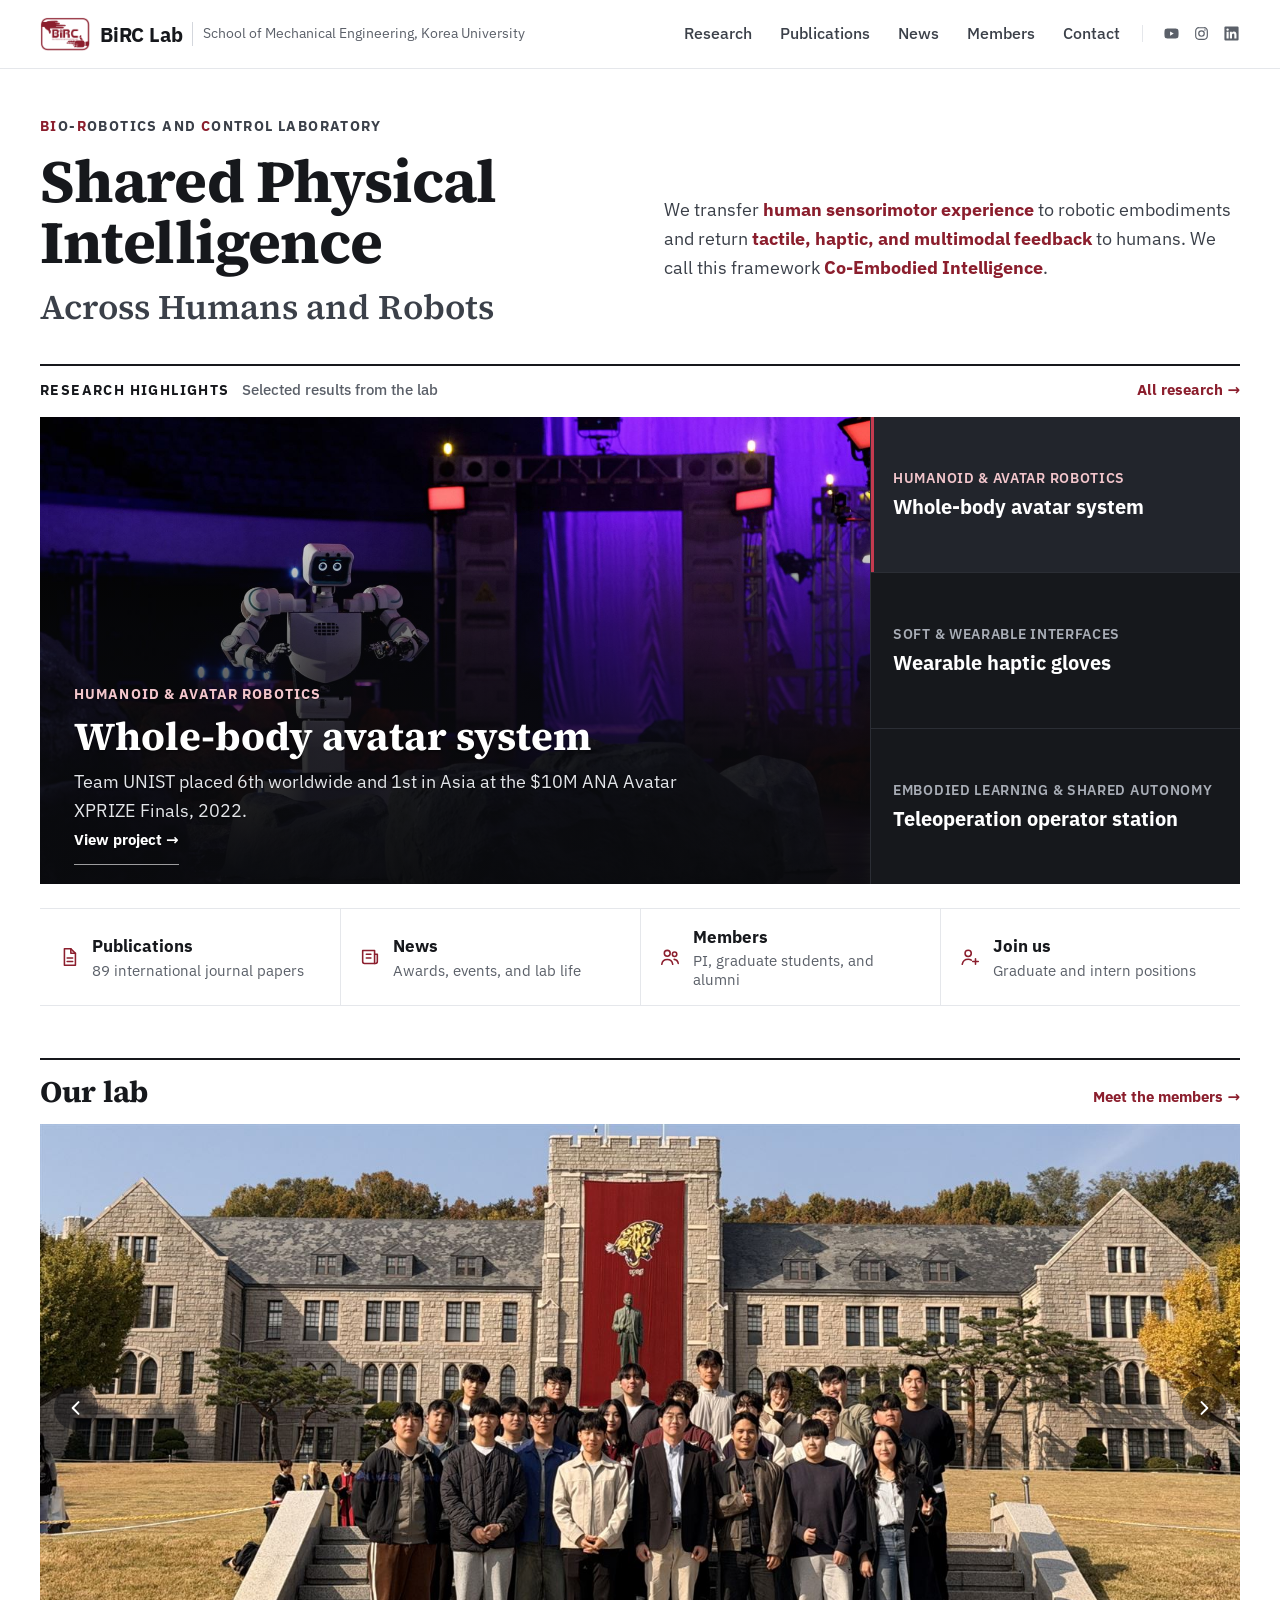
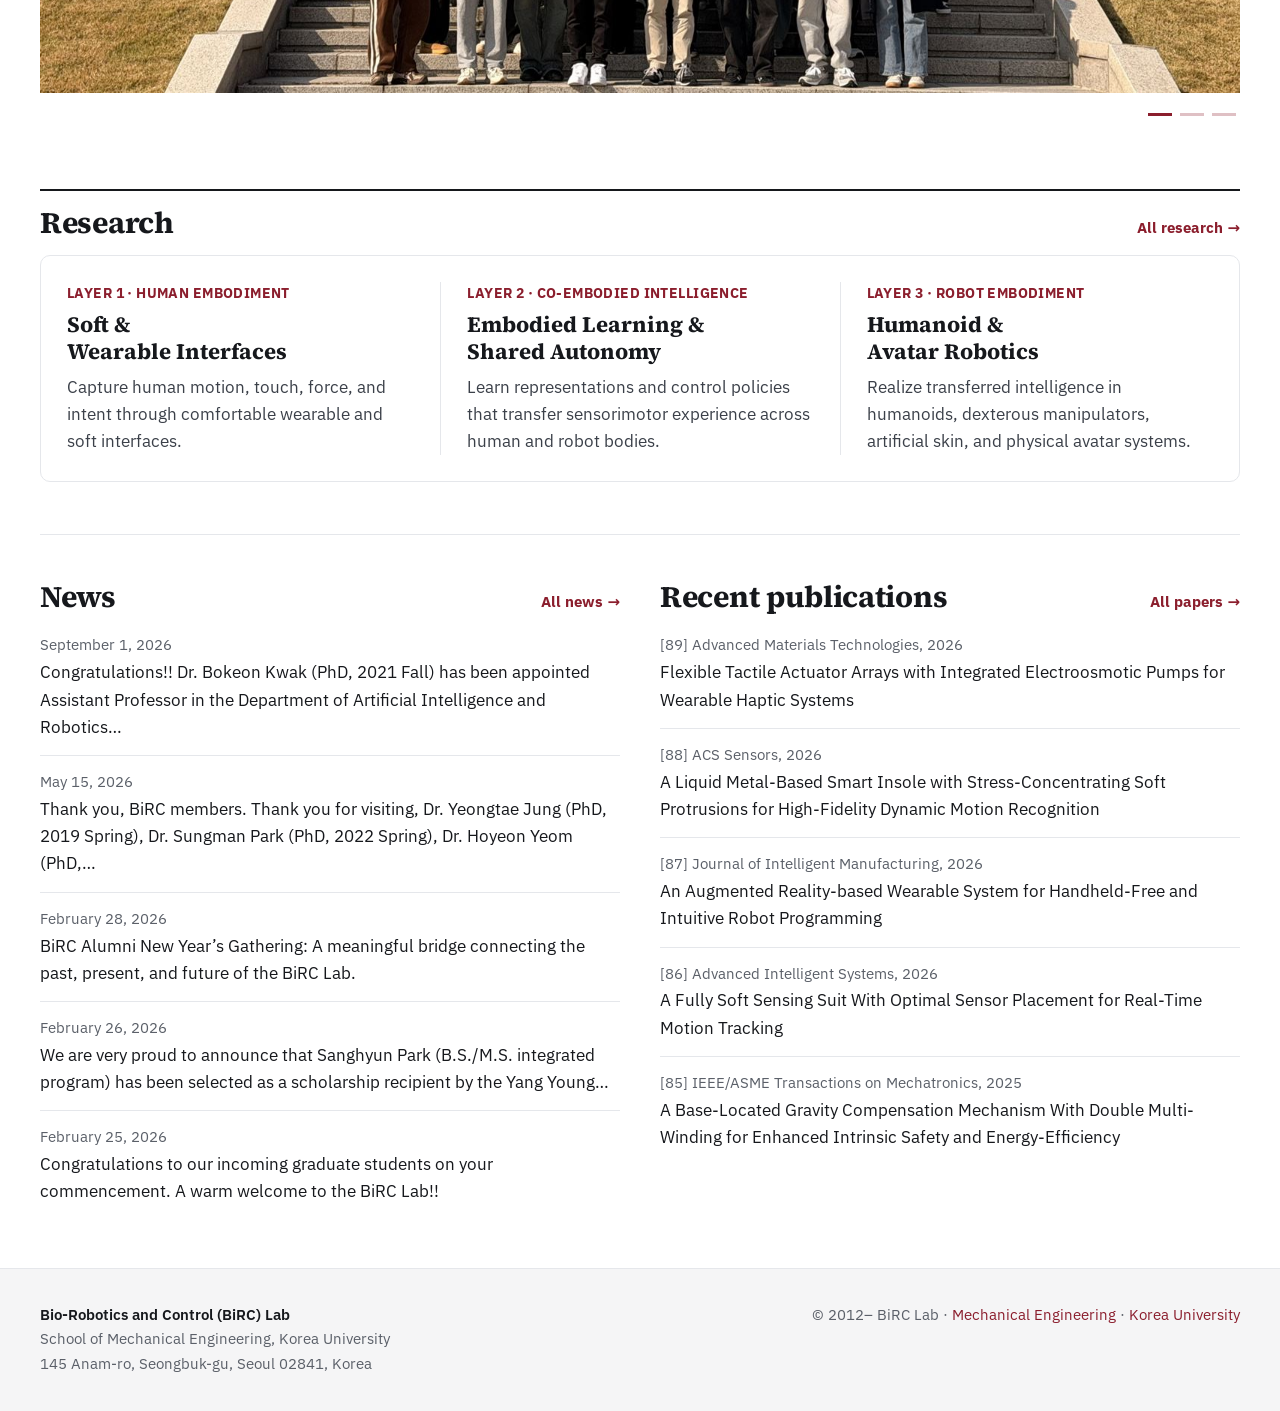
==== index.html @ c120fc15 "Polish news, publications, and members pages - News: first item gets the same top spacing as the res" ====
<!DOCTYPE html>
<html lang="en">
<head>
<meta charset="utf-8">
<meta name="viewport" content="width=device-width, initial-scale=1">
<title>Bio-Robotics and Control (BiRC) Lab &middot; Korea University</title>
<meta name="description" content="Bio-Robotics and Control (BiRC) Lab at Korea University, advancing Shared Physical Intelligence across humans and robots through wearable interfaces, tactile sensing, humanoid robotics, teleoperation, and embodied learning.">
<meta property="og:type" content="website">
<meta property="og:site_name" content="BiRC Lab">
<meta property="og:title" content="Bio-Robotics and Control (BiRC) Lab &middot; Korea University">
<meta property="og:description" content="Shared Physical Intelligence across humans and robots">
<meta property="og:image" content="https://birc.korea.ac.kr/images/og_image.png">
<meta property="og:image:width" content="1200">
<meta property="og:image:height" content="630">
<meta property="og:url" content="https://birc.korea.ac.kr/">
<meta property="og:locale" content="en_US">
<meta name="twitter:card" content="summary_large_image">
<meta name="twitter:title" content="Bio-Robotics and Control (BiRC) Lab &middot; Korea University">
<meta name="twitter:description" content="Shared Physical Intelligence across humans and robots">
<meta name="twitter:image" content="https://birc.korea.ac.kr/images/og_image.png">
<link rel="preload" href="fonts/ibm-plex-sans-latin-var.woff2" as="font" type="font/woff2" crossorigin>
<link rel="preload" href="fonts/source-serif-4-latin-var.woff2" as="font" type="font/woff2" crossorigin>
<link rel="stylesheet" href="css/birc.css?v=18">
<link rel="preload" as="image" href="images/home/hl-avatar-1600.jpg" imagesrcset="images/home/hl-avatar-800.jpg 800w, images/home/hl-avatar-1600.jpg 1600w" imagesizes="(max-width:760px) 100vw, 880px">
</head>
<body>
<header class="site-head">
  <div class="wrap nav">
    <a class="brand" href="index.html" aria-label="BiRC Lab home"><img class="lg" src="images/birc_logo_crimson.png" alt="" width="50" height="34"><b>BiRC Lab</b><small><span class="dept">School of Mechanical Engineering, </span>Korea University</small></a>
    <div class="nav-right">
      <nav class="menu" aria-label="Main">
        <a href="research.html">Research</a><a href="publications.html">Publications</a><a href="news.html">News</a><a href="members.html">Members</a><a href="contact.html">Contact</a>
      </nav>
      <span class="socials"><a href="https://www.youtube.com/@joonbumbae8228" target="_blank" rel="noopener" aria-label="YouTube" title="YouTube"><svg viewBox="0 0 24 24" aria-hidden="true"><path d="M21.6 7.2a2.5 2.5 0 00-1.8-1.8C18.2 5 12 5 12 5s-6.2 0-7.8.4A2.5 2.5 0 002.4 7.2 26 26 0 002 12a26 26 0 00.4 4.8 2.5 2.5 0 001.8 1.8c1.6.4 7.8.4 7.8.4s6.2 0 7.8-.4a2.5 2.5 0 001.8-1.8A26 26 0 0022 12a26 26 0 00-.4-4.8zM10 15V9l5.2 3z"/></svg></a><a href="https://www.instagram.com/prof_bae_birc" target="_blank" rel="noopener" aria-label="Instagram" title="Instagram"><svg viewBox="0 0 24 24" aria-hidden="true"><path d="M12 7.3A4.7 4.7 0 1016.7 12 4.7 4.7 0 0012 7.3zm0 7.7a3 3 0 113-3 3 3 0 01-3 3zm4.9-9a1.1 1.1 0 101.1 1.1A1.1 1.1 0 0016.9 6zM21 8.3a5.5 5.5 0 00-1.5-3.8A5.5 5.5 0 0015.7 3C14.2 3 9.8 3 8.3 3a5.5 5.5 0 00-3.8 1.5A5.5 5.5 0 003 8.3C3 9.8 3 14.2 3 15.7a5.5 5.5 0 001.5 3.8A5.5 5.5 0 008.3 21c1.5.1 5.9.1 7.4 0a5.5 5.5 0 003.8-1.5 5.5 5.5 0 001.5-3.8c.1-1.5.1-5.9 0-7.4zm-2 9.1a3 3 0 01-1.7 1.7c-1.2.5-3.9.4-5.3.4s-4.1.1-5.3-.4A3 3 0 015 17.4c-.5-1.2-.4-3.9-.4-5.4s-.1-4.1.4-5.3A3 3 0 016.7 5c1.2-.5 3.9-.4 5.3-.4s4.1-.1 5.3.4A3 3 0 0119 6.7c.5 1.2.4 3.9.4 5.3s.1 4.2-.4 5.4z"/></svg></a><a href="https://www.linkedin.com/in/joonbum-bae-62603638" target="_blank" rel="noopener" aria-label="LinkedIn" title="LinkedIn"><svg viewBox="0 0 24 24" aria-hidden="true"><path d="M20.4 2H3.6A1.6 1.6 0 002 3.6v16.8A1.6 1.6 0 003.6 22h16.8a1.6 1.6 0 001.6-1.6V3.6A1.6 1.6 0 0020.4 2zM8 19H5V9.5h3zM6.5 8.2A1.7 1.7 0 118.2 6.5a1.7 1.7 0 01-1.7 1.7zM19 19h-3v-4.6c0-1.1 0-2.5-1.5-2.5S12.7 13 12.7 14.3V19h-3V9.5h2.8v1.3h.1a3.1 3.1 0 012.8-1.5c3 0 3.6 2 3.6 4.6z"/></svg></a></span>
      <button class="burger" type="button" aria-label="Menu" aria-expanded="false" aria-controls="mob"><span></span><span></span><span></span></button>
    </div>
  </div>
  <nav class="mobile" id="mob" aria-label="Main" hidden>
    <a href="research.html">Research</a><a href="publications.html">Publications</a><a href="news.html">News</a><a href="members.html">Members</a><a href="contact.html">Contact</a>
    <span class="socials"><a href="https://www.youtube.com/@joonbumbae8228" target="_blank" rel="noopener" aria-label="YouTube" title="YouTube"><svg viewBox="0 0 24 24" aria-hidden="true"><path d="M21.6 7.2a2.5 2.5 0 00-1.8-1.8C18.2 5 12 5 12 5s-6.2 0-7.8.4A2.5 2.5 0 002.4 7.2 26 26 0 002 12a26 26 0 00.4 4.8 2.5 2.5 0 001.8 1.8c1.6.4 7.8.4 7.8.4s6.2 0 7.8-.4a2.5 2.5 0 001.8-1.8A26 26 0 0022 12a26 26 0 00-.4-4.8zM10 15V9l5.2 3z"/></svg></a><a href="https://www.instagram.com/prof_bae_birc" target="_blank" rel="noopener" aria-label="Instagram" title="Instagram"><svg viewBox="0 0 24 24" aria-hidden="true"><path d="M12 7.3A4.7 4.7 0 1016.7 12 4.7 4.7 0 0012 7.3zm0 7.7a3 3 0 113-3 3 3 0 01-3 3zm4.9-9a1.1 1.1 0 101.1 1.1A1.1 1.1 0 0016.9 6zM21 8.3a5.5 5.5 0 00-1.5-3.8A5.5 5.5 0 0015.7 3C14.2 3 9.8 3 8.3 3a5.5 5.5 0 00-3.8 1.5A5.5 5.5 0 003 8.3C3 9.8 3 14.2 3 15.7a5.5 5.5 0 001.5 3.8A5.5 5.5 0 008.3 21c1.5.1 5.9.1 7.4 0a5.5 5.5 0 003.8-1.5 5.5 5.5 0 001.5-3.8c.1-1.5.1-5.9 0-7.4zm-2 9.1a3 3 0 01-1.7 1.7c-1.2.5-3.9.4-5.3.4s-4.1.1-5.3-.4A3 3 0 015 17.4c-.5-1.2-.4-3.9-.4-5.4s-.1-4.1.4-5.3A3 3 0 016.7 5c1.2-.5 3.9-.4 5.3-.4s4.1-.1 5.3.4A3 3 0 0119 6.7c.5 1.2.4 3.9.4 5.3s.1 4.2-.4 5.4z"/></svg></a><a href="https://www.linkedin.com/in/joonbum-bae-62603638" target="_blank" rel="noopener" aria-label="LinkedIn" title="LinkedIn"><svg viewBox="0 0 24 24" aria-hidden="true"><path d="M20.4 2H3.6A1.6 1.6 0 002 3.6v16.8A1.6 1.6 0 003.6 22h16.8a1.6 1.6 0 001.6-1.6V3.6A1.6 1.6 0 0020.4 2zM8 19H5V9.5h3zM6.5 8.2A1.7 1.7 0 118.2 6.5a1.7 1.7 0 01-1.7 1.7zM19 19h-3v-4.6c0-1.1 0-2.5-1.5-2.5S12.7 13 12.7 14.3V19h-3V9.5h2.8v1.3h.1a3.1 3.1 0 012.8-1.5c3 0 3.6 2 3.6 4.6z"/></svg></a></span>
  </nav>
</header>
<main class="wrap">

  <section class="h-head">
    <div class="h-lab"><p class="h-lab-name"><b>Bi</b>o-<b>R</b>obotics and <b>C</b>ontrol Laboratory</p></div>
    <div>
      <h1><span class="h1-l1">Shared Physical</span><br>Intelligence</h1>
      <p class="h-sub"><span>Across Humans and Robots</span></p>
    </div>
    <p class="h-lead">We transfer <strong>human sensorimotor experience</strong> to robotic embodiments and return <strong>tactile, haptic, and multimodal feedback</strong> to humans. We call this framework <strong>Co-Embodied Intelligence</strong>.</p>
  </section>

  <!-- Research highlights: swap the three items below to feature new results (3 to 5 items). -->
  <section aria-labelledby="hl-title">
    <div class="h-bar"><h2 id="hl-title">Research highlights<span>Selected results from the lab</span></h2><a href="research.html">All research &rarr;</a></div>
    <div class="hl-feat">
      <div class="hl-stage">
        <div class="hl-slide on" data-i="0">
          <img src="images/home/hl-avatar-1600.jpg" srcset="images/home/hl-avatar-800.jpg 800w, images/home/hl-avatar-1600.jpg 1600w" sizes="(max-width:760px) 100vw, 880px" width="1600" height="1066" alt="Team UNIST avatar robot on the ANA Avatar XPRIZE Finals course" fetchpriority="high">
          <div class="hl-cap"><div class="k">Humanoid &amp; Avatar Robotics</div><h3>Whole-body avatar system</h3><p>Team UNIST placed 6th worldwide and 1st in Asia at the $10M ANA Avatar XPRIZE Finals, 2022.</p><a href="research_humanoid.html">View project &rarr;</a></div>
        </div>
        <div class="hl-slide" data-i="1">
          <img src="images/home/hl-gloves-1600.jpg" srcset="images/home/hl-gloves-800.jpg 800w, images/home/hl-gloves-1600.jpg 1600w" sizes="(max-width:760px) 100vw, 880px" width="1600" height="1066" alt="Researchers demonstrating wearable haptic gloves" loading="lazy">
          <div class="hl-cap"><div class="k">Soft &amp; Wearable Interfaces</div><h3>Wearable haptic gloves</h3><p>Gloves that capture hand motion and return touch feedback to the wearer.</p><a href="research_soft.html">View project &rarr;</a></div>
        </div>
        <div class="hl-slide" data-i="2">
          <img src="images/home/hl-teleop-1600.jpg" srcset="images/home/hl-teleop-800.jpg 800w, images/home/hl-teleop-1600.jpg 1600w" sizes="(max-width:760px) 100vw, 880px" width="1600" height="1034" alt="Team UNIST with the avatar robot and operator station" loading="lazy">
          <div class="hl-cap"><div class="k">Embodied Learning &amp; Shared Autonomy</div><h3>Teleoperation operator station</h3><p>An operator station that maps human motion onto the robot and returns immersive feedback.</p><a href="research_learning.html">View project &rarr;</a></div>
        </div>
      </div>
      <div class="hl-picks">
        <button class="hl-pick on" type="button" data-i="0" aria-pressed="true"><span class="k">Humanoid &amp; Avatar Robotics</span><b>Whole-body avatar system</b><em>Avatar system</em></button>
        <button class="hl-pick" type="button" data-i="1" aria-pressed="false"><span class="k">Soft &amp; Wearable Interfaces</span><b>Wearable haptic gloves</b><em>Haptic gloves</em></button>
        <button class="hl-pick" type="button" data-i="2" aria-pressed="false"><span class="k">Embodied Learning &amp; Shared Autonomy</span><b>Teleoperation operator station</b><em>Teleoperation</em></button>
      </div>
    </div>
  </section>

  <nav class="h-quick" aria-label="Quick links">
    <a href="publications.html"><svg viewBox="0 0 24 24" aria-hidden="true"><path d="M7 3h7l5 5v13H7z"/><path d="M14 3v5h5"/><path d="M10 13h6M10 17h6"/></svg><div><b>Publications</b><span class="dl">89 international journal papers</span><span class="ds">89 journals</span></div></a>
    <a href="news.html"><svg viewBox="0 0 24 24" aria-hidden="true"><path d="M4 5h13v14H6a2 2 0 01-2-2z"/><path d="M17 9h3v8a2 2 0 01-2 2h-1"/><path d="M8 9h5M8 13h5"/></svg><div><b>News</b><span class="dl">Awards, events, and lab life</span><span class="ds">Awards &middot; events</span></div></a>
    <a href="members.html"><svg viewBox="0 0 24 24" aria-hidden="true"><circle cx="9" cy="8" r="3.2"/><path d="M3 20c.6-3.4 3-5.2 6-5.2s5.4 1.8 6 5.2"/><circle cx="17" cy="9" r="2.4"/><path d="M16.5 14.6c2.3.2 4 1.7 4.5 4.4"/></svg><div><b>Members</b><span class="dl">PI, graduate students, and alumni</span><span class="ds">People &amp; alumni</span></div></a>
    <a href="contact.html"><svg viewBox="0 0 24 24" aria-hidden="true"><circle cx="10" cy="8" r="3.4"/><path d="M3.5 20c.7-3.6 3.3-5.5 6.5-5.5 1.3 0 2.5.3 3.5.9"/><path d="M18 14v6M15 17h6"/></svg><div><b>Join us</b><span class="dl">Graduate and intern positions</span><span class="ds">Graduate &middot; intern</span></div></a>
  </nav>

  <section class="h-block" aria-labelledby="lab-title">
    <div class="h-sec-title h-ruled"><h2 id="lab-title">Our lab</h2><a href="members.html">Meet the members &rarr;</a></div>
    <div class="h-slides">
      <img class="on" src="images/home/group-0-1600.jpg" srcset="images/home/group-0-800.jpg 800w, images/home/group-0-1600.jpg 1600w" sizes="(max-width:760px) 100vw, 1124px" width="1600" height="758" alt="BiRC members in front of the Main Building, Korea University" data-cap="Main Building, Korea University" loading="lazy">
      <img src="images/home/group-1-1600.jpg" srcset="images/home/group-1-800.jpg 800w, images/home/group-1-1600.jpg 1600w" sizes="(max-width:760px) 100vw, 1124px" width="1500" height="711" alt="BiRC members on campus" data-cap="Lab members on campus" loading="lazy">
      <img src="images/home/group-2-1600.jpg" srcset="images/home/group-2-800.jpg 800w, images/home/group-2-1600.jpg 1600w" sizes="(max-width:760px) 100vw, 1124px" width="950" height="450" alt="BiRC team photo" data-cap="BiRC team photo" loading="lazy">
      <button class="arw prev" type="button" aria-label="Previous photo"><svg viewBox="0 0 24 24" aria-hidden="true"><path d="M15 5l-7 7 7 7"/></svg></button>
      <button class="arw next" type="button" aria-label="Next photo"><svg viewBox="0 0 24 24" aria-hidden="true"><path d="M9 5l7 7-7 7"/></svg></button>
    </div>
    <div class="h-slides-row"><div class="h-dots"><button class="on" type="button" aria-label="Photo 1"></button><button type="button" aria-label="Photo 2"></button><button type="button" aria-label="Photo 3"></button></div></div>
  </section>

  <section class="h-block" aria-labelledby="res-title">
    <div class="h-sec-title h-ruled"><h2 id="res-title">Research</h2><a href="research.html">All research &rarr;</a></div>
    <div class="h-layers">
      <a class="h-layer" href="research_soft.html"><div class="k">Layer 1 &middot; Human embodiment</div><h3>Soft &amp; <br>Wearable Interfaces</h3><p>Capture human motion, touch, force, and intent through comfortable wearable and soft interfaces.</p></a>
      <a class="h-layer" href="research_learning.html"><div class="k">Layer 2 &middot; Co-embodied intelligence</div><h3>Embodied Learning &amp; <br>Shared Autonomy</h3><p>Learn representations and control policies that transfer sensorimotor experience across human and robot bodies.</p></a>
      <a class="h-layer" href="research_humanoid.html"><div class="k">Layer 3 &middot; Robot embodiment</div><h3>Humanoid &amp; <br>Avatar Robotics</h3><p>Realize transferred intelligence in humanoids, dexterous manipulators, artificial skin, and physical avatar systems.</p></a>
    </div>
  </section>

  <section class="h-block h-news">
    <div class="h-two">
      <div><div class="h-sec-title"><h2>News</h2><a href="news.html">All news &rarr;</a></div><ul class="h-list" id="homeNews"></ul></div>
      <div><div class="h-sec-title"><h2>Recent publications</h2><a href="publications.html">All papers &rarr;</a></div><ul class="h-list" id="homePubs"></ul></div>
    </div>
  </section>

</main>
<footer class="site-foot">
  <div class="wrap foot">
    <div><b>Bio-Robotics and Control (BiRC) Lab</b><br>School of Mechanical Engineering, Korea University<br>145 Anam-ro, Seongbuk-gu, Seoul 02841, Korea</div>
    <div>&copy; 2012&ndash; BiRC Lab &middot; <a href="https://me.korea.ac.kr/" target="_blank" rel="noopener">Mechanical Engineering</a> &middot; <a href="https://www.korea.ac.kr/" target="_blank" rel="noopener">Korea University</a></div>
  </div>
</footer>
<button id="toTop" type="button" aria-label="Back to top">&uarr; TOP</button>
<script src="data/news_data.js?v=37" defer></script>
<script src="data/pubs_data.js?v=33" defer></script>
<script src="js/site.js?v=18" defer></script>
<script src="js/home.js?v=18" defer></script>
</body>
</html>
---- css/birc.css ----
/* ===== BiRC Lab · site stylesheet (redesign) =====
   Fonts: IBM Plex Sans (body) + Source Serif 4 (headings), self-hosted variable woff2, latin subset.
   Colour: white ground, ink text, Korea University crimson as the only accent. */
@font-face{font-family:"IBM Plex Sans";src:url("../fonts/ibm-plex-sans-latin-var.woff2") format("woff2");font-weight:400 700;font-style:normal;font-display:swap}
@font-face{font-family:"Source Serif 4";src:url("../fonts/source-serif-4-latin-var.woff2") format("woff2");font-weight:600 700;font-style:normal;font-display:swap}

:root{
  --bg:#fff; --tint:#f5f5f6; --ink:#16181c; --ink2:#3b4049; --muted:#5b6069;
  --line:#e5e7eb; --line2:#d4d7dd; --cr:#8b1e2d; --cr-dark:#741826; --cr-soft:#fbf4f5; --dark:#16181c;
  --maxw:1360px;
  --serif:"Source Serif 4",Georgia,"Times New Roman",serif;
  --sans:"IBM Plex Sans",system-ui,-apple-system,"Segoe UI","Apple SD Gothic Neo","Malgun Gothic",sans-serif;
  /* names kept from the previous theme so existing inline styles still resolve */
  --cyan:var(--cr); --violet:var(--cr); --pink:var(--cr); --card:#fff; --bg2:var(--tint);
}
*{box-sizing:border-box;margin:0;padding:0}
html{scroll-behavior:smooth}
body{font-family:var(--sans);font-size:16.5px;line-height:1.65;color:var(--ink);background:var(--bg);-webkit-font-smoothing:antialiased;overflow-x:hidden}
a{color:inherit;text-decoration:none}
img{max-width:100%}
h1,h2,h3{text-wrap:balance}
:focus-visible{outline:2px solid var(--cr);outline-offset:2px}
.wrap{max-width:var(--maxw);margin:0 auto;padding:0 40px}
@media(max-width:1100px){.wrap{padding:0 28px}.page-head{padding-left:28px!important;padding-right:28px!important}}
.mbr{display:none}
@media(max-width:640px){.mbr{display:inline}}
@media(prefers-reduced-motion:reduce){html{scroll-behavior:auto}*{transition:none!important;animation:none!important}}

/* ---------- header ---------- */
.site-head{position:sticky;top:0;z-index:50;background:rgba(255,255,255,.97);border-bottom:1px solid var(--line)}
.nav{display:flex;align-items:center;justify-content:space-between;gap:24px;height:68px}
.brand{display:flex;align-items:center;gap:10px;white-space:nowrap}
.brand .lg{width:50px;height:34px;flex:0 0 auto;display:block;object-fit:contain}
.brand b{font-family:var(--sans);font-size:20px;font-weight:700;color:var(--ink);letter-spacing:-.01em}
.brand b,.brand small{transition:color .15s}
.brand:hover b{color:var(--cr)}
.brand small{font-size:14px;color:var(--muted);padding-left:10px;border-left:1px solid var(--line2)}
@media(max-width:1180px){.brand .dept{display:none}}
.nav-right{display:flex;align-items:center;gap:22px}
.menu{display:flex;gap:28px;font-size:16px;font-weight:500;color:var(--ink2)}
.menu a{padding:6px 0;border-bottom:2px solid transparent;transition:color .15s,border-color .15s}
.menu a:hover{color:var(--cr);border-bottom-color:rgba(139,30,45,.35)}
.menu a.active{color:var(--cr);border-bottom-color:var(--cr)}
.socials{display:flex;align-items:center;gap:13px;padding-left:20px;border-left:1px solid var(--line);color:var(--muted)}
.socials a{display:block;transition:color .15s}
.socials a:hover{color:var(--cr)}
.socials svg{width:17px;height:17px;display:block;fill:currentColor}
.burger{display:none;flex-direction:column;gap:5px;background:none;border:0;padding:12px;margin-right:-12px;cursor:pointer}
.burger span{display:block;width:22px;height:2px;background:var(--ink);transition:transform .2s,opacity .2s}
.burger[aria-expanded="true"] span:nth-child(1){transform:translateY(7px) rotate(45deg)}
.burger[aria-expanded="true"] span:nth-child(2){opacity:0}
.burger[aria-expanded="true"] span:nth-child(3){transform:translateY(-7px) rotate(-45deg)}
.mobile{border-top:1px solid var(--line);background:#fff;padding:4px 18px 18px}
.mobile a{display:block;padding:13px 2px;border-bottom:1px solid var(--line);font-size:16px;font-weight:500}
.mobile a.active,.mobile a:hover{color:var(--cr)}
.mobile .socials{border:0;padding:16px 2px 0;gap:20px}
.mobile .socials a{border:0;padding:0}
.mobile .socials svg{width:20px;height:20px}
@media(max-width:900px){.menu,.nav-right .socials{display:none}.burger{display:flex}}
@media(max-width:640px){.content,.news-item .body,.cbox p,.panel p{font-size:16px}.wrap{padding:0 18px}.nav{height:60px}.brand .lg{width:42px;height:29px}.brand b{font-size:18px}.brand small{font-size:12px;padding-left:8px}}
@media(max-width:350px){.brand small{display:none}}

/* ---------- page header ---------- */
.page-head{max-width:var(--maxw);margin:0 auto;padding:56px 40px 8px}
.page-head .eyebrow{display:block;font-size:14px;font-weight:700;letter-spacing:.1em;text-transform:uppercase;color:var(--cr)}
.page-head h1{font-family:var(--serif);font-size:clamp(34px,5vw,50px);font-weight:700;letter-spacing:-.015em;line-height:1.08;margin:12px 0 10px;color:var(--ink)}
.page-head h1 .g{color:inherit}
.page-head p{color:var(--ink2);max-width:820px;font-size:17.5px}
.page-head .crumb{display:flex;flex-wrap:wrap;align-items:center;gap:8px;font-size:14.5px;font-weight:600;letter-spacing:.06em;text-transform:uppercase;color:var(--muted)}
.page-head .crumb a{color:var(--cr)}
.page-head .crumb a:hover{text-decoration:underline}
.page-head + .section{padding-top:24px}
@media(max-width:640px){.page-head{padding:38px 18px 4px!important}.page-head p{font-size:16px}}

/* ---------- basics ---------- */
.section{padding-block:36px 64px}
.kicker{font-size:14px;letter-spacing:.1em;text-transform:uppercase;color:var(--cr);font-weight:700}
.panel{border:1px solid var(--line);border-radius:6px;padding:30px;background:#fff;margin-bottom:22px}
.panel p{font-size:17px}
.panel h2{font-family:var(--serif);font-weight:700}
.btn{display:inline-block;padding:11px 20px;border-radius:4px;font-weight:600;font-size:14.5px;border:1px solid transparent;cursor:pointer;transition:background .2s,border-color .2s}
.btn.primary{background:var(--cr);color:#fff}
.btn.primary:hover{background:var(--cr-dark)}
.btn.ghost{border-color:var(--line2);color:var(--ink)}
.btn.ghost:hover{border-color:var(--ink)}
@media(max-width:640px){.panel{padding:22px 18px}}

/* ---------- tabs (publications, news) ---------- */
.tabs{display:flex;flex-wrap:wrap;gap:2px 24px;margin:0 0 28px;border-bottom:1px solid var(--line)}
.tab{font:inherit;font-size:16.5px;font-weight:600;color:var(--muted);background:none;border:0;border-bottom:2px solid transparent;padding:10px 2px;margin-bottom:-1px;cursor:pointer}
.tab:hover{color:var(--ink)}
.tab.active{color:var(--cr);border-bottom-color:var(--cr)}
.tabs .tab.old{display:none}
.tabs.show-old .tab.old{display:inline-block}
.tab-more{letter-spacing:.12em;min-width:32px}
.tab-more[hidden]{display:none}
.tabpane{display:none}
.tabpane.show{display:block}
#newsTabs{margin-bottom:0}
.older-row{display:none;margin:0 0 28px}
.older-row.show{display:flex}
.older-btn{font:inherit;font-size:14.5px;font-weight:600;color:var(--ink2);background:#fff;border:1px solid var(--line2);border-radius:4px;padding:6px 14px;margin:14px 0 4px;cursor:pointer}
.older-btn:hover{border-color:var(--ink)}
.older-btn::after{content:" \25BE"}
.older-btn.open::after{content:" \25B4"}

/* ---------- long-form content ---------- */
.content{font-size:17px}
.content ul{list-style:none;margin:0;padding:0}
.content li{margin:0 0 14px}
.content p{padding:0 0 14px}
.content i,.content em{color:var(--ink2)}
.content b,.content strong{color:var(--ink);font-weight:600}
.content a{color:var(--cr)}
.content a:hover{text-decoration:underline}
.content h2{font-family:var(--serif);font-size:29px;font-weight:700;margin:30px 0 14px;letter-spacing:-.01em}
.content h2 b,.content h2 span{color:inherit}
.content h3{font-size:20px;font-weight:700;margin:20px 0 10px;color:var(--ink)}
.content img{max-width:100%;height:auto;border-radius:4px;border:1px solid var(--line);margin:10px 0;display:block}
.year-label{display:block;font-family:var(--serif);font-size:24px;font-weight:700;color:var(--ink);margin:30px 0 14px;padding-top:12px;border-top:2px solid var(--ink)}

/* publications */
.pubs p{padding:0;margin:0}
.pubs .pub{padding:0 0 16px;margin:0 0 16px;border-bottom:1px solid var(--line)}
.pubs .pub>p:empty{display:none}
.pubs .video{margin:12px 0 0;max-width:533px}
.pubs img{max-height:300px;width:auto;max-width:100%;height:auto;margin:10px 0}
.pubs .pubmedia{display:flex;gap:16px;align-items:flex-start;flex-wrap:wrap;margin:12px 0}
.pubs .pubmedia .video{width:533px;max-width:100%;margin:0}
.pubs .pubmedia img{max-height:300px;width:auto;margin:0}
.pubs h2{margin-bottom:8px}
.pubs h2 + .year-label{margin-top:0}

/* video + lazy YouTube facade */
.video{position:relative;width:100%;max-width:560px;margin:14px 0;border-radius:6px;overflow:hidden;background:#000}
.video::before{content:"";display:block;padding-top:56.25%}
.video iframe{position:absolute;top:0;left:0;width:100%;height:100%;border:0}
.video.ytlite{cursor:pointer}
.video.ytlite .ytthumb{position:absolute;inset:0;width:100%;height:100%;object-fit:cover;border:0;border-radius:0;margin:0;display:block}
.video.ytlite .ytplay{position:absolute;left:50%;top:50%;transform:translate(-50%,-50%);width:68px;height:48px;border-radius:12px;background:rgba(20,20,20,.78);z-index:2;transition:background .2s}
.video.ytlite .ytplay::before{content:"";position:absolute;left:50%;top:50%;transform:translate(-35%,-50%);border:11px solid transparent;border-left:19px solid #fff;border-right:0}
.video.ytlite:hover .ytplay{background:#f00}

/* figures */
.figure{margin:18px 0 4px;border:1px solid var(--line);border-radius:6px;overflow:hidden;background:#fff}
.figure img{width:100%;height:auto;display:block}
.figcap{font-size:14px;color:var(--muted);text-align:center;padding:10px 12px}
.figrow{display:grid;grid-template-columns:1fr 1fr;gap:16px;margin-top:8px}

/* ---------- news ---------- */
.news-item{padding:24px 0;border-top:1px solid var(--line)}
.news-item:first-child{border-top:0}
.news-item .date{display:block;font-size:14.5px;font-weight:600;color:var(--cr);margin-bottom:6px}
.news-item .body{color:var(--ink);font-size:17px}
.news-item .body b{font-weight:500;color:var(--ink)}
.news-item .body i{font-style:normal}
.news-item .body a{color:var(--cr);font-weight:600}
.news-item .body a:hover{text-decoration:underline}
.news-item img{max-width:min(100%,560px);height:auto;border-radius:4px;margin-top:14px;display:block}
.ndate{color:var(--cr);font-size:15px;font-weight:600}
.news-media{display:flex;gap:4px;justify-content:center;align-items:flex-start;flex-wrap:wrap;margin-top:12px}
.news-media + .news-media{margin-top:4px}
.news-media img{margin:0;border-radius:4px;width:auto;height:auto;display:block}
.news-media.single img.land,.news-media.single img.sq{width:80%;max-width:80%}
.news-media.single img.port{max-height:460px;max-width:72%}
.news-media.single img[src*="textbook"]{width:40%!important;max-width:40%!important;max-height:none!important}
.news-media.single img[src*="201807_JBE_FrontCover"]{width:50%!important;max-width:50%!important;max-height:none!important}
.news-media.single img[src*="JMST Award"]{width:50%!important;max-width:50%!important;max-height:none!important}
.news-media.single img[src*="One fine spring day"],
.news-media.single img[src*="202401_19_BiRC_commencement"],
.news-media.single img[src*="202304_03_SBS1"],
.news-media.single img[src*="202112_24_JoongAng"]{width:80%!important;max-width:80%!important;max-height:none!important}
.news-media.single img[src*="URAI2014_KL"],.news-media.single img[src*="RnD_Exhibition_2014"]{width:32%!important;max-width:32%!important;max-height:none!important}
#newsPanes img:not(.ytthumb){cursor:zoom-in}
.news-grid2x2{display:grid;grid-template-columns:1fr 1fr;gap:6px;width:80%;max-width:80%;margin:12px auto 0}
.news-grid2x2 img{width:100%;aspect-ratio:4/3;object-fit:cover;border-radius:4px;margin:0;display:block}
.news-item .video{margin-left:auto;margin-right:auto}
.news-vidrow{display:flex;gap:8px;justify-content:center;align-items:flex-start;width:80%;max-width:80%;margin:14px auto 0;flex-wrap:nowrap}
.news-vidrow .video{flex:1 1 0;min-width:0;margin:0;max-width:none}
.news-media.multi{width:80%;max-width:80%;margin-left:auto;margin-right:auto;flex-wrap:nowrap}
.news-media.multi img{height:auto;width:auto;max-width:none;min-width:0}
@media(max-width:640px){
  .news-grid2x2{width:100%;max-width:100%}
  .news-vidrow{flex-wrap:wrap;width:100%;max-width:100%}.news-vidrow .video{flex:1 1 100%}
  .news-media.single img[src]{width:100%!important;max-width:100%!important;max-height:none!important}
  .news-media.multi{flex-direction:column;width:100%!important;max-width:100%!important;gap:6px}.news-media.multi img{width:100%!important;height:auto!important;flex:none!important}
}

/* ---------- cards / research ---------- */
.grid2{display:grid;grid-template-columns:1fr 1fr;gap:20px}
.grid3{display:grid;grid-template-columns:repeat(3,minmax(0,1fr));gap:18px}
.rcard{position:relative;display:block;border:1px solid var(--line);border-radius:6px;padding:28px 26px;background:#fff;transition:border-color .2s}
.rcard:hover{border-color:var(--cr)}
.rcard .ic{width:44px;height:44px;border-radius:6px;display:grid;place-items:center;margin-bottom:18px;background:var(--cr-soft);color:var(--cr);border:0}
.rcard .ic svg{width:24px;height:24px;stroke:currentColor}
.rcard h3{font-family:var(--serif);font-size:23px;font-weight:700;line-height:1.25;margin-bottom:10px}
.rcard p{color:var(--ink2);font-size:16.5px}
.tagrow{margin-top:16px;display:flex;flex-wrap:wrap;gap:6px}
.tag{font-size:14px;color:var(--ink2);border:1px solid var(--line);padding:3px 9px;border-radius:3px;background:var(--tint)}
.research-core-grid .rcard{height:100%;display:flex;flex-direction:column}
.research-core-grid .tagrow{margin-top:auto;padding-top:16px}
.kicker + h2{margin-top:10px}
.research-section-head{padding:0 0 16px}
.research-section-head h2{font-family:var(--serif);font-size:clamp(30px,3.6vw,40px);font-weight:700;letter-spacing:-.01em;line-height:1.2;margin:10px 0 10px}
.research-section-head h2 .g{color:inherit}
.research-section-head p{max-width:900px;color:var(--ink2);font-size:17px;line-height:1.72}
.research-section-head--title-only{padding-bottom:4px}
.research-overview-figure{display:block;width:100%;padding:0;margin:10px 0 0;border:1px solid var(--line);border-radius:6px;overflow:hidden;background:#fff;cursor:zoom-in;transition:border-color .2s}
.research-overview-figure:hover{border-color:var(--cr)}
.research-overview-figure img{display:block;width:100%;height:auto}
#researchOverviewLightbox .lb-content{max-width:min(1500px,96vw)}
#researchOverviewLightbox .lb-img{max-width:96vw;max-height:90vh;background:#fff}
.hypothesis-flow-shell{margin-top:14px;border:1px solid var(--line);border-radius:6px;padding:28px;background:#fff}
.hypothesis-copy{max-width:980px;margin:0 0 26px;color:var(--ink2);font-size:17px;line-height:1.72;border-left:3px solid var(--cr);padding:2px 0 2px 18px}
.hypothesis-copy strong{color:var(--ink);font-weight:600}
.emb-flow{display:grid;grid-template-columns:1fr auto 1.25fr auto 1fr;gap:14px;align-items:center}
.emb-node{border:1px solid var(--line);border-radius:6px;padding:20px;text-align:center;background:#fff}
.emb-node.core,.emb-flow .emb-node:nth-child(3){border-color:var(--cr);background:var(--cr-soft)}
.emb-node b{display:block;font-size:18px;margin-bottom:6px}
.emb-node span{font-size:15.5px;line-height:1.55;color:var(--ink2)}
.emb-arrow{font-size:22px;color:var(--cr);text-align:center}
.question-grid{display:grid;grid-template-columns:1fr 1fr;gap:18px}
.qcard{border:1px solid var(--line);border-radius:6px;padding:24px;background:#fff}
.qcard .qnum{font-size:13.5px;letter-spacing:.08em;text-transform:uppercase;color:var(--cr);font-weight:700}
.qcard h3{font-family:var(--serif);font-size:22px;font-weight:700;line-height:1.3;margin:8px 0}
.qcard p{font-size:16.5px;color:var(--ink2)}
@media(max-width:980px){.grid3{grid-template-columns:1fr}}
@media(max-width:900px){.emb-flow{grid-template-columns:1fr}.emb-arrow{transform:rotate(90deg)}.question-grid{grid-template-columns:1fr}}
@media(max-width:820px){.grid2{grid-template-columns:1fr}}
@media(max-width:640px){.hypothesis-flow-shell{padding:20px 16px}.hypothesis-copy{font-size:14.5px;margin-bottom:20px}.rcard{padding:22px 20px}.qcard{padding:20px}}

/* research detail pages */
.content .rsub{display:block;position:relative;padding-left:16px;font-size:19px;font-weight:700;color:var(--ink);margin:28px 0 10px;font-style:normal}
.content .rsub::before{content:"";position:absolute;left:0;top:.5em;width:7px;height:7px;background:var(--cr)}
.rvid{max-width:calc(50% - 8px);margin:8px 0}
.rvid-grid{display:grid;grid-template-columns:1fr 1fr;gap:16px;margin:8px 0}
.rvid-grid .rvid{max-width:none;margin:0}
@media(max-width:620px){.rvid-grid{grid-template-columns:1fr}.rvid{max-width:100%}}

/* media tiles (professor, research) */
.media-grid{display:grid;grid-template-columns:repeat(auto-fill,minmax(230px,1fr));gap:14px;margin:14px 0 6px;clear:both}
.media-item{position:relative;display:block;border-radius:4px;overflow:hidden;background:var(--tint);cursor:pointer}
.media-item::before{content:"";display:block;padding-top:56.25%}
.media-item>img{position:absolute;inset:0;width:100%;height:100%;object-fit:cover;object-position:top center;border:0;margin:0;border-radius:0}
.media-item iframe{position:absolute;inset:0;width:100%;height:100%;border:0}
.media-item .ytplay{position:absolute;inset:0;display:flex;align-items:center;justify-content:center;background:rgba(10,11,14,.25);transition:background .2s}
.media-item:hover .ytplay{background:rgba(10,11,14,.08)}
.media-item.image-item::after{content:"\2922";position:absolute;top:6px;right:9px;color:#fff;font-size:16px;font-weight:700;opacity:.85;text-shadow:0 1px 4px rgba(0,0,0,.6)}
.ytcard{position:relative;display:block;max-width:460px;border-radius:6px;overflow:hidden;margin:14px 0}
.ytcard img{width:100%;height:auto;display:block}
.ytplay{position:absolute;inset:0;display:flex;align-items:center;justify-content:center;background:rgba(10,11,14,.3)}

/* lightbox */
.lightbox{position:fixed;inset:0;z-index:200;display:none;align-items:center;justify-content:center;background:rgba(10,11,14,.92);padding:24px}
.lightbox.show{display:flex}
.lb-content{position:relative;max-width:960px;width:100%;display:flex;flex-direction:column;align-items:center}
.lb-video{position:relative;width:min(900px,92vw)}
.lb-video::before{content:"";display:block;padding-top:56.25%}
.lb-video iframe{position:absolute;inset:0;width:100%;height:100%;border:0;border-radius:6px}
.lb-img{max-width:100%;max-height:84vh;border-radius:4px;object-fit:contain}
.lb-link{margin-top:12px;color:#fff;font-size:14px;text-decoration:underline}
.lb-close{position:fixed;top:12px;right:18px;z-index:210;background:none;border:0;color:#fff;font-size:38px;line-height:1;cursor:pointer;opacity:.85}
.lb-close:hover{opacity:1}

/* ---------- members ---------- */
.mgroup{margin-bottom:44px}
.mgroup h2{font-family:var(--serif);font-size:31px;font-weight:700;letter-spacing:-.01em;padding-top:12px;border-top:2px solid var(--ink);margin-bottom:6px}
.mgroup .course{display:block;font-size:14.5px;font-weight:700;letter-spacing:.08em;text-transform:uppercase;color:var(--cr);margin:24px 0 12px}
.mgrid{display:grid;grid-template-columns:repeat(auto-fill,minmax(220px,1fr));gap:16px}
.mcard{border:1px solid var(--line);border-radius:6px;padding:16px;background:#fff;text-align:center}
.mcard .photo{width:112px;height:138px;object-fit:cover;border-radius:4px;margin:0 auto 12px;display:block;background:var(--tint)}
.mcard .nm{font-size:18.5px;font-weight:700}
.mcard .ro{font-size:15px;color:var(--cr);margin-top:2px}
.mcard .de{font-size:15px;color:var(--ink2);margin-top:8px;line-height:1.55;text-align:left}
.mgrid .mcard{transition:border-color .2s}
.mgrid .mcard:hover{border-color:var(--cr)}
.mgrid .mcard .de{max-height:0;overflow:hidden;opacity:0;margin-top:0;transition:max-height .3s ease,opacity .25s ease}
.mgrid .mcard:hover .de,.mgrid .mcard:focus-within .de{max-height:360px;opacity:1;margin-top:8px}
.mgrid .mcard.open .de{max-height:600px;opacity:1;margin-top:8px}
.mgrid .mcard .de .dline{position:relative;padding-left:14px;margin:0 0 6px;font-size:14.5px;color:var(--ink2);line-height:1.5}
.mgrid .mcard .de .dline::before{content:"";position:absolute;left:2px;top:7px;width:5px;height:5px;background:var(--cr)}
.mgrid .mcard .de .mail{display:inline-flex;align-items:center;gap:6px;margin-top:8px;padding-left:14px;font-size:14.5px;color:var(--cr)}
.mgrid .mcard .de .mail:hover{text-decoration:underline}
.alumni-link{margin:0 0 16px}
.alumni-link a{font-size:15.5px;font-weight:600;color:var(--cr)}
.alumni-link a:hover{text-decoration:underline}
@media(max-width:820px){.mgrid .mcard{cursor:pointer}.mgrid .mcard .de,.mgrid .mcard:hover .de{max-height:0;opacity:0;margin-top:0}.mgrid .mcard.open .de{max-height:600px;opacity:1;margin-top:8px}}
@media(max-width:640px){
  .mgrid{grid-template-columns:repeat(2,minmax(0,1fr));gap:10px}.mcard{padding:12px}.mcard .photo{width:96px;height:118px}
  .pi-summary{flex-direction:column;align-items:center!important;text-align:center!important;gap:14px!important}
  .pi-summary>div{width:100%}.pi-summary .de{text-align:left}
}

/* professor */
.bio ul{margin:6px 0 20px}
.bio li{position:relative;padding-left:16px;margin:0 0 7px;list-style:none;line-height:1.6;color:var(--ink)}
.bio li::before{content:"";position:absolute;left:1px;top:.62em;width:5px;height:5px;background:var(--cr)}
.bio li.award-subhead{padding-left:0;margin-top:12px;color:var(--muted)}
.bio li.award-subhead::before{display:none}
@media(max-width:640px){img.photo{float:none!important;display:block;margin:0 auto 18px!important;width:150px!important;height:188px!important}}

/* alumni */
.alumni table{width:100%;max-width:100%;border-collapse:collapse;margin:0 0 8px}
.alumni tr{border-bottom:1px solid var(--line)}
.alumni td{vertical-align:top;padding:10px 14px 10px 0;word-break:break-word}
.alumni td p{margin:0;padding:0}
.alumni h2{font-family:var(--serif);font-size:29px;font-weight:700;margin:6px 0 16px}
.alumni h3{display:block;font-size:14.5px;font-weight:700;letter-spacing:.08em;text-transform:uppercase;color:var(--cr);margin:30px 0 4px;padding-bottom:8px;border-bottom:2px solid var(--ink)}
.alumni img{max-width:128px;height:auto;border-radius:4px;margin:4px 0;display:block;border:0}
.alumni b,.alumni strong{color:var(--ink)}
.alumni a{color:var(--cr)}
.alumni ul{margin:2px 0 10px}
.alumni li{position:relative;padding-left:14px;font-size:16.5px;color:var(--ink2);line-height:1.55;list-style:none;margin:0 0 4px}
.alumni li::before{content:"";position:absolute;left:1px;top:.6em;width:5px;height:5px;background:var(--cr)}
.alumni li.mailrow{padding-left:0;margin-top:6px}
.alumni li.mailrow::before{display:none}
.alumni .mail{display:inline-flex;align-items:center;gap:5px;color:var(--cr);font-size:15.5px}
.alumni-centered td:first-child{text-align:center}
.alumni-centered td:first-child img{margin-left:auto;margin-right:auto}
.alcards .al-entry{border-bottom:1px solid var(--line);padding:20px 0}
.alcards .al-entry:last-child{border-bottom:0}
.alcards .al-head{font-size:18px;font-weight:700;color:var(--ink);margin-bottom:12px}
.alcards .al-row{display:flex;gap:20px;align-items:flex-start}
.alcards .al-photo{width:120px;height:150px;max-width:none;object-fit:cover;object-position:top center;border-radius:4px;flex:0 0 120px;margin:0;display:block}
.alcards .al-bio{flex:1 1 auto;min-width:0;margin:0;padding:0}
.alcards .al-note{color:var(--muted);font-size:14.5px;margin:6px 0}
@media(max-width:640px){.alumni table,.alumni tbody{display:block;width:100%}.alumni tr{display:grid;grid-template-columns:120px 1fr;column-gap:12px;align-items:start;padding:10px 0}.alumni td{display:block;padding:0;font-size:14px}.alumni td:nth-child(1){grid-column:1;grid-row:1;font-weight:700}.alumni td:nth-child(2){grid-column:2;grid-row:1}.alumni td:nth-child(3){grid-column:2;grid-row:2}.alumni ul{margin:0}.alumni img{max-width:130px;margin-top:8px}}
@media(max-width:560px){.alcards .al-photo{width:100px;height:126px;flex-basis:100px}}

/* contact */
.cgrid{display:grid;grid-template-columns:1fr 1fr;gap:20px}
.cbox{border:1px solid var(--line);border-radius:6px;padding:26px;background:#fff}
.cbox h3{font-size:14.5px;font-weight:700;letter-spacing:.08em;text-transform:uppercase;color:var(--cr);margin-bottom:10px}
.cbox p{color:var(--ink);line-height:1.7;font-size:17px}
.contact-strip{display:grid;grid-template-columns:minmax(0,1fr) 390px;align-items:center;gap:40px}
.contact-copy{min-width:0}
.contact-copy p{margin:0}
.email-link{color:var(--cr);display:inline-flex;align-items:center;gap:6px;font-weight:600}
.contact-note{color:var(--muted)!important;font-size:15.5px;margin-top:6px!important}
.csocial{display:grid;grid-template-columns:repeat(3,1fr);align-items:start;gap:28px;width:100%}
.csocial a{display:flex;flex-direction:column;align-items:center;gap:8px;min-width:0}
.csocial a>span{color:var(--ink);font-size:16px;font-weight:600;text-align:center}
.mapframe{width:100%;aspect-ratio:16/9;border:1px solid var(--line);border-radius:6px;overflow:hidden}
.mapframe iframe{width:100%;height:100%;border:0}
@media(max-width:820px){.cgrid{grid-template-columns:1fr}}
@media(max-width:760px){.contact-strip{grid-template-columns:1fr;gap:24px}.csocial{max-width:390px;gap:18px}}

/* ---------- footer + back to top ---------- */
.site-foot{margin-top:48px;border-top:1px solid var(--line);background:var(--tint);padding:34px 0;font-size:15px;color:var(--muted)}
.foot{display:flex;justify-content:space-between;align-items:flex-start;flex-wrap:wrap;gap:12px 28px}
.foot b{color:var(--ink);font-weight:600}
.foot a{color:var(--cr)}
.foot a:hover{text-decoration:underline}
#toTop{position:fixed;right:max(16px,calc(50% - 668px));bottom:22px;z-index:120;display:none;align-items:center;gap:6px;font:inherit;font-size:13.5px;font-weight:700;letter-spacing:.06em;color:var(--ink);background:#fff;border:1px solid var(--line2);border-radius:4px;padding:9px 14px;cursor:pointer}
#toTop.show{display:inline-flex}
#toTop:hover{border-color:var(--cr);color:var(--cr)}

/* ================= home page ================= */
.h-head{display:grid;grid-template-columns:1fr 1fr;column-gap:48px;align-items:center;padding:48px 0 36px}

@media(max-width:760px){.h-lead{margin-top:14px}}
.h-head .eyebrow{grid-column:1/-1;font-size:12px;font-weight:700;letter-spacing:.1em;text-transform:uppercase;color:var(--cr);margin-bottom:14px}
.h-head h1{font-family:var(--serif);font-size:clamp(40px,5.4vw,60px);font-weight:700;letter-spacing:-.015em;line-height:1.03}
.h-sub{margin-top:14px;font-family:var(--serif);font-size:clamp(22px,2.6vw,32px);font-weight:600;color:var(--ink2);line-height:1.15}
.h-sub span,.h1-l1{display:inline-block;white-space:nowrap}
.h-lead{font-size:17.5px;color:var(--ink2)}
.h-lead strong{color:var(--cr);font-weight:700}

.h-bar{display:flex;justify-content:space-between;align-items:baseline;gap:12px;padding:12px 0 14px;border-top:2px solid var(--ink)}
.h-bar h2{font-size:14.5px;letter-spacing:.1em;text-transform:uppercase;font-weight:700}
.h-bar h2 span{font-weight:500;letter-spacing:0;text-transform:none;color:var(--muted);margin-left:12px;font-size:14.5px}
.h-bar a{font-size:15px;font-weight:700;color:var(--cr)}
.h-bar a:hover{text-decoration:underline}
.h-sec-title{display:flex;justify-content:space-between;align-items:baseline;gap:12px;margin-bottom:14px}
.h-ruled{border-top:2px solid var(--ink);padding-top:14px}
.h-sec-title h2{font-family:var(--serif);font-size:28px;font-weight:700;letter-spacing:-.01em}
.h-sec-title a{font-size:15px;font-weight:700;color:var(--cr)}
.h-sec-title a:hover{text-decoration:underline}

.hl-feat{display:grid;grid-template-columns:1fr 370px;background:var(--dark);color:#fff}
.hl-stage{position:relative;aspect-ratio:16/9;overflow:hidden;background:var(--dark)}
.hl-slide{position:absolute;inset:0;opacity:0;visibility:hidden;transition:opacity .45s ease,visibility .45s}
.hl-slide.on{opacity:1;visibility:visible}
.hl-slide img{position:absolute;inset:0;width:100%;height:100%;object-fit:cover}
.hl-slide::after{content:"";position:absolute;inset:0;background:linear-gradient(180deg,rgba(10,11,14,0) 18%,rgba(10,11,14,.5) 45%,rgba(10,11,14,.82) 70%,rgba(10,11,14,.94) 100%)}
.hl-cap{position:absolute;left:34px;right:34px;bottom:30px;z-index:1;text-shadow:0 1px 2px rgba(0,0,0,.45)}
.hl-cap .k{font-size:14px;letter-spacing:.08em;text-transform:uppercase;color:#f3c6cc;font-weight:700;white-space:nowrap;overflow:hidden;text-overflow:ellipsis}
.hl-cap h3{font-family:var(--serif);font-size:clamp(26px,3.1vw,42px);font-weight:700;line-height:1.12;margin:8px 0 8px}
.hl-cap p{font-size:18px;color:#e3e5e9;max-width:58ch}
.hl-cap a{display:inline-block;margin-top:14px;font-size:15.5px;font-weight:700;color:#fff;border-bottom:1.5px solid rgba(255,255,255,.6);padding-bottom:1px}
.hl-cap a:hover{border-bottom-color:#fff}
.hl-picks{display:flex;flex-direction:column;border-left:1px solid #2b2e35}
.hl-pick{font:inherit;text-align:left;color:#a8adb6;background:none;border:0;border-bottom:1px solid #2b2e35;flex:1;min-width:0;display:flex;flex-direction:column;justify-content:center;gap:6px;padding:18px 22px;cursor:pointer;transition:background .2s}
.hl-pick:last-child{border-bottom:0}
.hl-pick:hover{background:#1d2026}
.hl-pick .k{font-size:12px;letter-spacing:.05em;text-transform:uppercase;font-weight:600;line-height:1.35;white-space:nowrap;overflow:hidden}
.hl-pick b{font-size:17px;font-weight:700;line-height:1.3;color:#fff;white-space:nowrap;overflow:hidden}
.hl-pick em{display:none;font-style:normal}
.hl-pick.on{background:#22252c;box-shadow:inset 3px 0 #c43a4f}
.hl-pick.on .k{color:#f3c6cc}
.hl-pick:focus-visible{outline:2px solid #fff;outline-offset:-2px}

.h-quick{display:grid;grid-template-columns:repeat(4,1fr);margin-top:24px;border-top:1px solid var(--line);border-bottom:1px solid var(--line)}
.h-quick a{display:flex;align-items:center;gap:12px;padding:15px 18px;transition:background .2s}
.h-quick a+a{border-left:1px solid var(--line)}
.h-quick a:hover{background:var(--tint)}
.h-quick b{transition:color .15s}
.h-quick a:hover b{color:var(--cr)}
.h-quick svg{width:22px;height:22px;flex:0 0 auto;fill:none;stroke:var(--cr);stroke-width:1.7;stroke-linecap:round;stroke-linejoin:round}
.h-quick b{display:block;font-size:16.5px;font-weight:700}
.h-quick span{display:block;font-size:14.5px;color:var(--muted);line-height:1.35}
.h-quick .ds{display:none}

.h-block{padding-top:52px}
.h-slides{position:relative;overflow:hidden;aspect-ratio:2.11/1;background:var(--tint)}
.h-slides img{position:absolute;inset:0;width:100%;height:100%;object-fit:cover;opacity:0;transition:opacity 1s ease}
.h-slides img.on{opacity:1}
.h-slides .arw{position:absolute;top:50%;transform:translateY(-50%);z-index:2;width:40px;height:40px;border-radius:50%;border:0;background:rgba(10,11,14,.45);color:#fff;font-size:18px;display:flex;align-items:center;justify-content:center;cursor:pointer}
.h-slides .arw:hover{background:rgba(10,11,14,.7)}
.h-slides .prev{left:14px}.h-slides .next{right:14px}
.h-slides-row{display:flex;justify-content:flex-end;align-items:center;gap:12px;margin-top:10px;font-size:15px;color:var(--muted)}
.h-dots{display:flex;gap:6px}
.h-dots button{width:24px;height:3px;border:0;padding:0;background:var(--cr);opacity:.28;cursor:pointer}
.h-dots button.on{opacity:1}

.h-layers{display:grid;grid-template-columns:repeat(3,minmax(0,1fr));border:1px solid var(--line);border-radius:10px;padding:26px 0}
.h-layer{display:block;min-width:0;padding:0 26px}
.h-layer+.h-layer{border-left:1px solid var(--line)}
.h-layer .k{font-size:11.5px;font-weight:700;letter-spacing:.03em;text-transform:uppercase;color:var(--cr);white-space:nowrap;overflow:hidden}
.h-layer h3{font-family:var(--serif);font-size:21px;font-weight:700;line-height:1.25;margin:6px 0 8px}
.h-layer p{font-size:16.5px;color:var(--ink2)}
.h-layer:hover h3{color:var(--cr)}

.h-two{display:grid;grid-template-columns:1fr 1fr;gap:40px}
.h-news{margin-top:52px;padding-top:44px;border-top:1px solid var(--line)}
.h-list li{list-style:none;padding:14px 0;border-top:1px solid var(--line);font-size:16.5px}
.h-list li:first-child{border-top:0;padding-top:4px}
.h-list time,.h-list .meta{display:block;font-size:14.5px;color:var(--muted);margin-bottom:2px}
.h-list a:hover{color:var(--cr)}

@media(max-width:900px){.hl-feat{grid-template-columns:1fr 250px}.h-quick a{padding:13px 12px}}
@media(max-width:760px){
  .h-head{grid-template-columns:1fr;padding:28px 0 22px}
  .h-head .eyebrow{margin-bottom:12px}
  .h-lead{margin-top:14px;font-size:15px}
  .h-bar h2 span{display:none}
  .hl-feat{grid-template-columns:1fr}
  .hl-stage{aspect-ratio:16/10}
  .hl-slide::after{background:linear-gradient(180deg,rgba(10,11,14,0) 10%,rgba(10,11,14,.55) 42%,rgba(10,11,14,.88) 68%,rgba(10,11,14,.95) 100%)}
  .hl-cap{left:16px;right:16px;bottom:14px}
  .hl-cap .k{font-size:11px;letter-spacing:.04em}
  .hl-cap h3{font-size:22px;margin:4px 0 0}
  .hl-cap p{display:none}
  .hl-cap a{margin-top:8px;font-size:14px}
  .hl-picks{display:grid;grid-template-columns:repeat(3,1fr);border-left:0;border-top:1px solid #2b2e35}
  .hl-pick{padding:13px 4px;border-bottom:0;text-align:center;align-items:center;min-width:0}
  .hl-pick+.hl-pick{border-left:1px solid #2b2e35}
  .hl-pick .k,.hl-pick b{display:none}
  .hl-pick em{display:block;font-size:13px;font-weight:700;color:#d5d8de;line-height:1.3;white-space:nowrap;overflow:hidden;text-overflow:ellipsis;max-width:100%}
  .hl-pick.on{box-shadow:inset 0 -3px #c43a4f}
  .hl-pick.on em{color:#fff}
  .h-quick{grid-template-columns:1fr 1fr;gap:8px;margin-top:18px;border:0}
  .h-quick a{padding:11px 12px;gap:10px;background:var(--tint);border-radius:12px}
  .h-quick a+a{border-left:0}
  .h-quick svg{width:19px;height:19px}
  .h-quick b{font-size:14.5px}.h-quick .dl{display:none}.h-quick .ds{display:block;font-size:12.5px}
  .h-block{padding-top:38px}.h-news{margin-top:38px;padding-top:32px}
  .h-sec-title h2{font-size:24px}
  .h-slides .arw{width:32px;height:32px;font-size:15px}.h-slides .prev{left:8px}.h-slides .next{right:8px}
  .h-layers{grid-template-columns:1fr;padding:4px 18px}
  .h-layer{padding:16px 0}.h-layer+.h-layer{border-left:0;border-top:1px solid var(--line)}

  .h-layer .k{font-size:12px;letter-spacing:.04em;white-space:normal}
  .h-layer h3{font-size:19px;margin:4px 0}.h-layer h3 br{display:none}
  .h-layer p{font-size:13.5px}
  .h-two{grid-template-columns:1fr;gap:30px}
  .h-lead{font-size:16px}.h-layer p{font-size:15px}.h-list li{font-size:15.5px}
}

/* home: lab name row across the full width, BiRC letters in crimson */
.h-lab{grid-column:1/-1;margin-bottom:14px}
.h-lab-name{font-size:13.5px;font-weight:700;letter-spacing:.1em;text-transform:uppercase;color:var(--ink2);line-height:1.4}
.h-lab-name b{color:var(--cr);font-weight:800}
.h-lab-aff{font-size:16px;color:var(--muted)}
@media(max-width:760px){.h-lab{margin-bottom:12px}.h-lab-name{font-size:12.5px;letter-spacing:.08em}}

/* members: principal investigator card across the full width */
.pi-card{display:grid;grid-template-columns:200px minmax(0,1fr);gap:34px;align-items:start;border:1px solid var(--line);border-radius:6px;padding:28px;background:#fff}
.pi-photo{width:200px;height:250px;object-fit:cover;object-position:top center;border-radius:4px;display:block;background:var(--tint)}
.pi-name{font-family:var(--serif);font-size:30px;font-weight:700;letter-spacing:-.01em;line-height:1.15}
.pi-role{margin-top:8px;font-size:16.5px;font-weight:500;color:var(--cr);line-height:1.5}
.pi-text{margin-top:16px;font-size:17px;color:var(--ink2);max-width:920px}
.pi-text strong{color:var(--ink);font-weight:600}
.pi-facts{list-style:none;margin:12px 0 0;padding:0}
.pi-facts li{position:relative;padding-left:16px;margin:6px 0;font-size:16.5px;color:var(--ink)}
.pi-facts li::before{content:"";position:absolute;left:1px;top:.62em;width:5px;height:5px;background:var(--cr)}
.pi-card .btn{margin-top:20px}
@media(max-width:640px){.pi-card{grid-template-columns:1fr;gap:18px;padding:20px 18px}.pi-photo{width:150px;height:188px;margin:0 auto}.pi-name{font-size:25px}.pi-role{font-size:15px}.pi-text,.pi-facts li{font-size:16px}}

/* =====================================================================
   Consistency pass (Apple HIG check): one size per text level,
   44px touch targets, readable line length. Kept last so it wins.
   ===================================================================== */
:root{--t-h2:30px;--t-h3:22px;--t-h4:18px;--t-label:14px;--t-link:15px;--t-meta:14.5px;--measure:78ch}

/* L2 · section titles */
.h-sec-title h2,.mgroup h2,.content h2,.alumni h2,.research-section-head h2,.pi-name{font-family:var(--serif);font-size:var(--t-h2);font-weight:700;letter-spacing:-.01em;line-height:1.2}
/* L3 · card and block titles (serif) */
.rcard h3,.qcard h3,.h-layer h3,.panel h2,.year-label{font-family:var(--serif);font-size:var(--t-h3)!important;line-height:1.25}
/* L4 · item titles (sans) */
.content h3,.content .rsub,.emb-node b,.alcards .al-head,.mcard .nm{font-size:var(--t-h4)}
/* labels: eyebrows, kickers, breadcrumbs, group labels */
.page-head .eyebrow,.kicker,.page-head .crumb,.mgroup .course,.alumni h3,.cbox h3,.qcard .qnum,.h-bar h2,.h-lab-name,.hl-cap .k{font-size:var(--t-label)}
/* "All … →" style links */
.h-bar a,.h-sec-title a,.alumni-link a,.page-head .crumb a,.hl-cap a{font-size:var(--t-link)}
/* dates and meta lines */
.h-list time,.h-list .meta,.news-item .date,.ndate{font-size:var(--t-meta)}

/* readable line length for running text on wide screens */
.page-head p,.panel p,.hypothesis-copy,.research-section-head p,.pi-role,.pi-text,.pi-facts li,.alcards .al-bio,.content:not(.bio)>p,.alumni ul{max-width:var(--measure)}

/* touch targets: 44px hit areas, same look */
.burger{min-width:44px;min-height:44px;align-items:center;justify-content:center;padding:10px;margin-right:-10px}
.brand{min-height:44px}
.h-bar a,.h-sec-title a,.alumni-link a,.page-head .crumb a,.hl-cap a,.foot a,.alumni .mail,.mgrid .mcard .de .mail,.email-link,.pubs .pub>a,.older-btn{display:inline-block;padding-block:12px;margin-block:-12px}
.hl-cap a{padding-block:10px 11px;margin-block:-10px -11px}
.h-slides .arw{width:44px;height:44px}
.h-dots{gap:0}
.h-dots button{position:relative;width:32px;height:44px;background:none;opacity:1}
.h-dots button::before{content:"";position:absolute;left:4px;right:4px;top:50%;height:3px;margin-top:-1.5px;background:var(--cr);opacity:.28}
.h-dots button.on::before{opacity:1}
.h-slides-row{margin-top:0}
.tab{min-height:44px}
.hl-pick{min-height:46px}

@media(max-width:760px){
  :root{--t-h2:24px;--t-h3:20px;--t-h4:17px;--t-label:13px;--t-link:14.5px;--t-meta:14px}
  .brand small{font-size:13px}
  .hl-cap .k{font-size:12px}
  .h-layer .k{font-size:13px}
  .h-quick .ds{font-size:13px}
  .h-quick a{min-height:52px}
}
.page-head p{max-width:var(--measure)!important}
/* professor page: keep the photo next to the text instead of at the far edge */
.section.wrap:has(>.bio){max-width:1100px;margin-left:max(0px,calc((100% - var(--maxw)) / 2));margin-right:auto}
@media(min-width:1101px){.section.wrap:has(>.bio){margin-left:auto;margin-right:auto;max-width:var(--maxw)}.section.wrap:has(>.bio)>*{max-width:1020px}}
.h-slides .arw{padding:0;line-height:0}
.h-slides .arw svg{width:20px;height:20px;display:block;fill:none;stroke:currentColor;stroke-width:2.4;stroke-linecap:round;stroke-linejoin:round}
/* publications: award / cover notes as tags (same look as research tags) */
.pubs u.award{text-decoration:none;display:inline-block;font-size:13.5px;font-weight:600;color:var(--cr);background:var(--cr-soft);border:1px solid #ecd3d7;border-radius:3px;padding:1px 8px;margin:0 2px;line-height:1.5;vertical-align:1px}
.pubs u.award b{color:inherit;font-weight:600}
/* e-mail icon */
.mail-ic{width:1.05em;height:1.05em;flex:0 0 auto;fill:none;stroke:currentColor;stroke-width:1.8;stroke-linejoin:round;stroke-linecap:round;vertical-align:-.15em}
.email-link,.alumni .mail,.mgrid .mcard .de .mail{display:inline-flex;align-items:center;gap:6px}
/* members: same visible gap under every group title, no extra space after the alumni link */
.mgroup h2{margin-bottom:12px}
.mgroup>.alumni-link{margin:0 0 12px}
.mgroup>.alumni-link:last-child{margin-bottom:0}
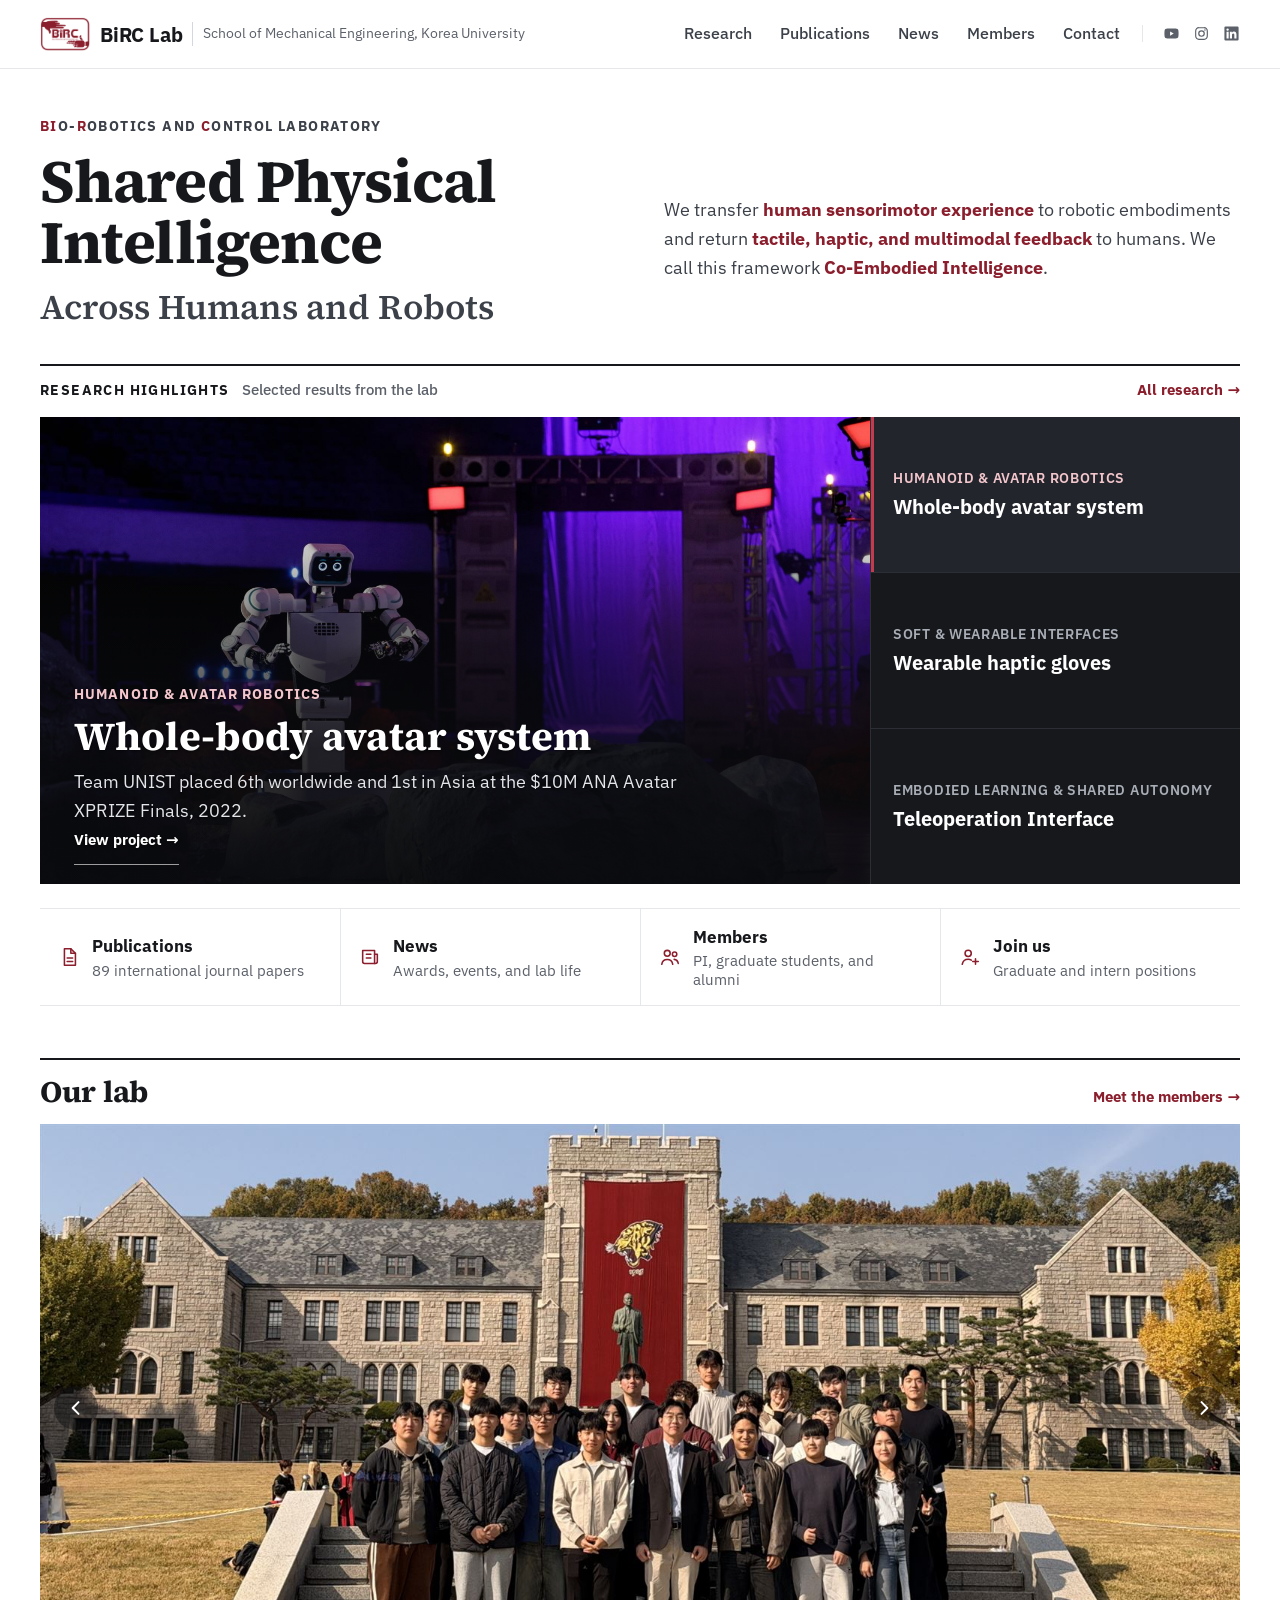
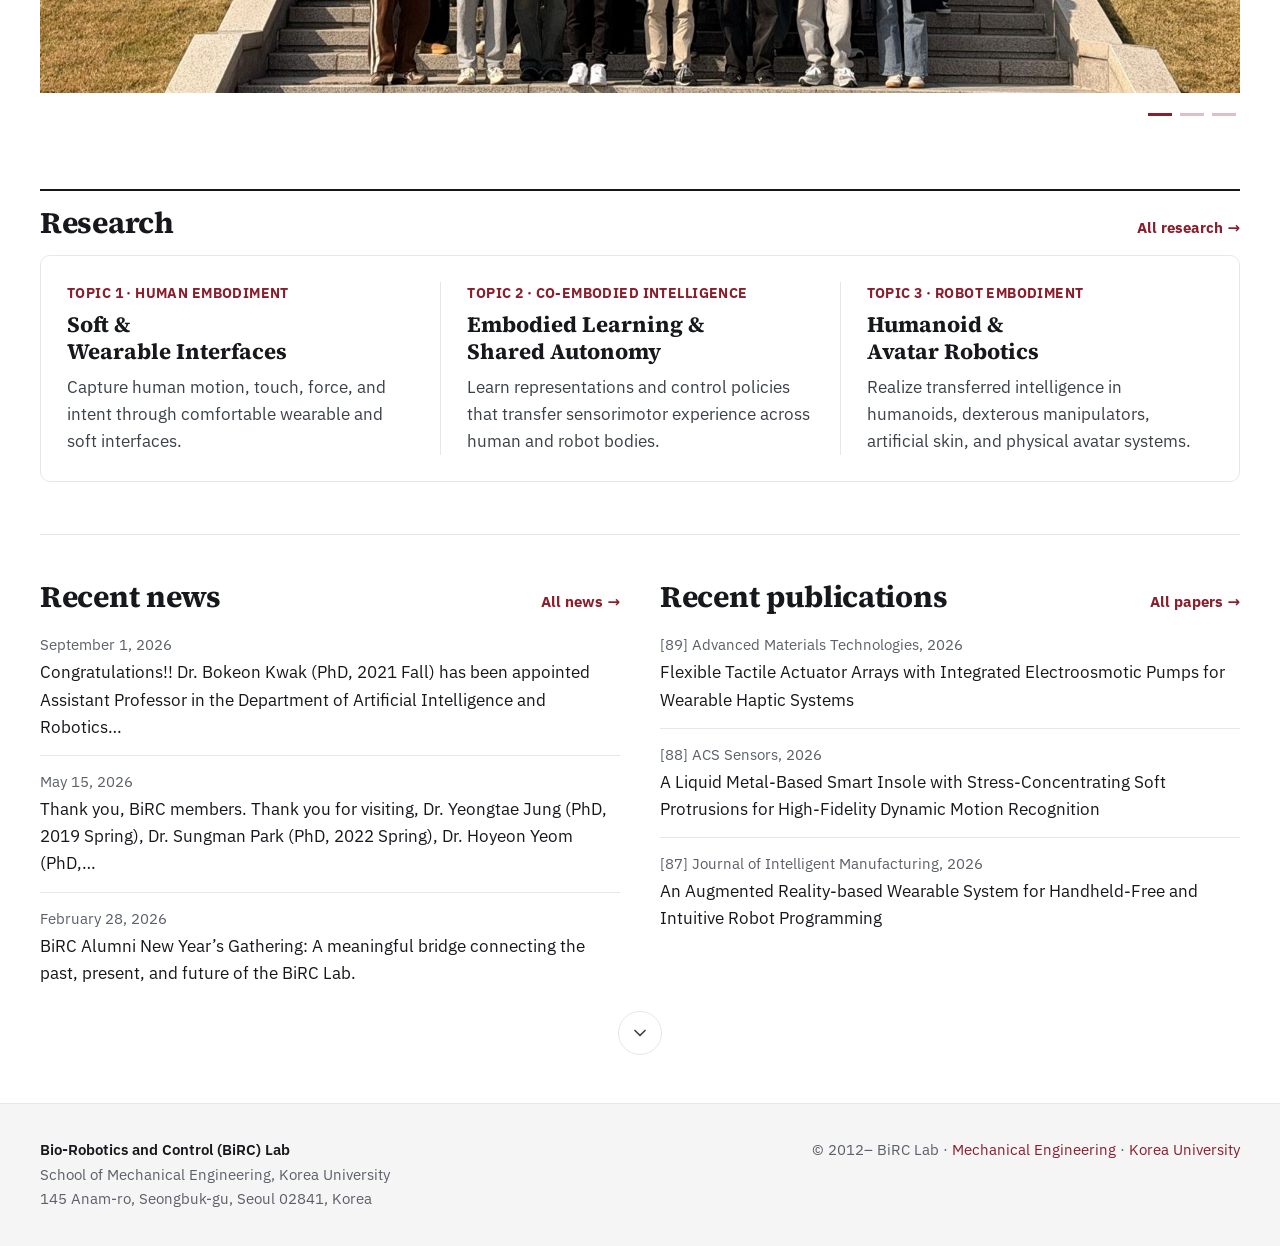
==== commit ebdba12b: "Apply 2026-09-27 revision requests - Home: new soft sensor glove figure, Teleoperation Interface tit" ====
--- a/index.html
+++ b/index.html
@@ -20,7 +20,7 @@
 <meta name="twitter:image" content="https://birc.korea.ac.kr/images/og_image.png">
 <link rel="preload" href="fonts/ibm-plex-sans-latin-var.woff2" as="font" type="font/woff2" crossorigin>
 <link rel="preload" href="fonts/source-serif-4-latin-var.woff2" as="font" type="font/woff2" crossorigin>
-<link rel="stylesheet" href="css/birc.css?v=18">
+<link rel="stylesheet" href="css/birc.css?v=20">
 <link rel="preload" as="image" href="images/home/hl-avatar-1600.jpg" imagesrcset="images/home/hl-avatar-800.jpg 800w, images/home/hl-avatar-1600.jpg 1600w" imagesizes="(max-width:760px) 100vw, 880px">
 </head>
 <body>
@@ -60,19 +60,19 @@
           <img src="images/home/hl-avatar-1600.jpg" srcset="images/home/hl-avatar-800.jpg 800w, images/home/hl-avatar-1600.jpg 1600w" sizes="(max-width:760px) 100vw, 880px" width="1600" height="1066" alt="Team UNIST avatar robot on the ANA Avatar XPRIZE Finals course" fetchpriority="high">
           <div class="hl-cap"><div class="k">Humanoid &amp; Avatar Robotics</div><h3>Whole-body avatar system</h3><p>Team UNIST placed 6th worldwide and 1st in Asia at the $10M ANA Avatar XPRIZE Finals, 2022.</p><a href="research_humanoid.html">View project &rarr;</a></div>
         </div>
-        <div class="hl-slide" data-i="1">
-          <img src="images/home/hl-gloves-1600.jpg" srcset="images/home/hl-gloves-800.jpg 800w, images/home/hl-gloves-1600.jpg 1600w" sizes="(max-width:760px) 100vw, 880px" width="1600" height="1066" alt="Researchers demonstrating wearable haptic gloves" loading="lazy">
+        <div class="hl-slide fig" data-i="1">
+          <img src="images/home/hl-gloves-1600.jpg" srcset="images/home/hl-gloves-800.jpg 800w, images/home/hl-gloves-1600.jpg 1600w" sizes="(max-width:760px) 100vw, 880px" width="1600" height="900" alt="Soft sensor glove with sensor, vibrator, and heater sheets" loading="lazy">
           <div class="hl-cap"><div class="k">Soft &amp; Wearable Interfaces</div><h3>Wearable haptic gloves</h3><p>Gloves that capture hand motion and return touch feedback to the wearer.</p><a href="research_soft.html">View project &rarr;</a></div>
         </div>
         <div class="hl-slide" data-i="2">
-          <img src="images/home/hl-teleop-1600.jpg" srcset="images/home/hl-teleop-800.jpg 800w, images/home/hl-teleop-1600.jpg 1600w" sizes="(max-width:760px) 100vw, 880px" width="1600" height="1034" alt="Team UNIST with the avatar robot and operator station" loading="lazy">
-          <div class="hl-cap"><div class="k">Embodied Learning &amp; Shared Autonomy</div><h3>Teleoperation operator station</h3><p>An operator station that maps human motion onto the robot and returns immersive feedback.</p><a href="research_learning.html">View project &rarr;</a></div>
+          <img src="images/home/hl-teleop-1600.jpg" srcset="images/home/hl-teleop-800.jpg 800w, images/home/hl-teleop-1600.jpg 1600w" sizes="(max-width:760px) 100vw, 880px" width="1600" height="1034" alt="Team UNIST with the avatar robot and teleoperation interface" loading="lazy">
+          <div class="hl-cap"><div class="k">Embodied Learning &amp; Shared Autonomy</div><h3>Teleoperation Interface</h3><p>An interface that maps human motion onto the robot and returns immersive feedback to the operator.</p><a href="research_learning.html">View project &rarr;</a></div>
         </div>
       </div>
       <div class="hl-picks">
         <button class="hl-pick on" type="button" data-i="0" aria-pressed="true"><span class="k">Humanoid &amp; Avatar Robotics</span><b>Whole-body avatar system</b><em>Avatar system</em></button>
         <button class="hl-pick" type="button" data-i="1" aria-pressed="false"><span class="k">Soft &amp; Wearable Interfaces</span><b>Wearable haptic gloves</b><em>Haptic gloves</em></button>
-        <button class="hl-pick" type="button" data-i="2" aria-pressed="false"><span class="k">Embodied Learning &amp; Shared Autonomy</span><b>Teleoperation operator station</b><em>Teleoperation</em></button>
+        <button class="hl-pick" type="button" data-i="2" aria-pressed="false"><span class="k">Embodied Learning &amp; Shared Autonomy</span><b>Teleoperation Interface</b><em>Teleoperation</em></button>
       </div>
     </div>
   </section>
@@ -99,17 +99,18 @@
   <section class="h-block" aria-labelledby="res-title">
     <div class="h-sec-title h-ruled"><h2 id="res-title">Research</h2><a href="research.html">All research &rarr;</a></div>
     <div class="h-layers">
-      <a class="h-layer" href="research_soft.html"><div class="k">Layer 1 &middot; Human embodiment</div><h3>Soft &amp; <br>Wearable Interfaces</h3><p>Capture human motion, touch, force, and intent through comfortable wearable and soft interfaces.</p></a>
-      <a class="h-layer" href="research_learning.html"><div class="k">Layer 2 &middot; Co-embodied intelligence</div><h3>Embodied Learning &amp; <br>Shared Autonomy</h3><p>Learn representations and control policies that transfer sensorimotor experience across human and robot bodies.</p></a>
-      <a class="h-layer" href="research_humanoid.html"><div class="k">Layer 3 &middot; Robot embodiment</div><h3>Humanoid &amp; <br>Avatar Robotics</h3><p>Realize transferred intelligence in humanoids, dexterous manipulators, artificial skin, and physical avatar systems.</p></a>
+      <a class="h-layer" href="research_soft.html"><div class="k">Topic 1 &middot; Human embodiment</div><h3>Soft &amp; <br>Wearable Interfaces</h3><p>Capture human motion, touch, force, and intent through comfortable wearable and soft interfaces.</p></a>
+      <a class="h-layer" href="research_learning.html"><div class="k">Topic 2 &middot; Co-embodied intelligence</div><h3>Embodied Learning &amp; <br>Shared Autonomy</h3><p>Learn representations and control policies that transfer sensorimotor experience across human and robot bodies.</p></a>
+      <a class="h-layer" href="research_humanoid.html"><div class="k">Topic 3 &middot; Robot embodiment</div><h3>Humanoid &amp; <br>Avatar Robotics</h3><p>Realize transferred intelligence in humanoids, dexterous manipulators, artificial skin, and physical avatar systems.</p></a>
     </div>
   </section>
 
   <section class="h-block h-news">
     <div class="h-two">
-      <div><div class="h-sec-title"><h2>News</h2><a href="news.html">All news &rarr;</a></div><ul class="h-list" id="homeNews"></ul></div>
+      <div><div class="h-sec-title"><h2>Recent news</h2><a href="news.html">All news &rarr;</a></div><ul class="h-list" id="homeNews"></ul></div>
       <div><div class="h-sec-title"><h2>Recent publications</h2><a href="publications.html">All papers &rarr;</a></div><ul class="h-list" id="homePubs"></ul></div>
     </div>
+    <button class="h-more" type="button" id="homeMore" aria-expanded="false" aria-controls="homeNews homePubs" aria-label="Show more news and publications" hidden><svg viewBox="0 0 24 24" aria-hidden="true"><path d="M6 9l6 6 6-6"/></svg></button>
   </section>
 
 </main>
@@ -122,7 +123,7 @@
 <button id="toTop" type="button" aria-label="Back to top">&uarr; TOP</button>
 <script src="data/news_data.js?v=37" defer></script>
 <script src="data/pubs_data.js?v=33" defer></script>
-<script src="js/site.js?v=18" defer></script>
-<script src="js/home.js?v=18" defer></script>
+<script src="js/site.js?v=20" defer></script>
+<script src="js/home.js?v=20" defer></script>
 </body>
 </html>
--- a/css/birc.css
+++ b/css/birc.css
@@ -205,17 +205,18 @@
 .research-section-head h2 .g{color:inherit}
 .research-section-head p{max-width:900px;color:var(--ink2);font-size:17px;line-height:1.72}
 .research-section-head--title-only{padding-bottom:4px}
-.research-overview-figure{display:block;width:100%;padding:0;margin:10px 0 0;border:1px solid var(--line);border-radius:6px;overflow:hidden;background:#fff;cursor:zoom-in;transition:border-color .2s}
+.research-overview-figure{display:block;width:80%;padding:0;margin:10px auto 0;border:1px solid var(--line);border-radius:6px;overflow:hidden;background:#fff;cursor:zoom-in;transition:border-color .2s}
 .research-overview-figure:hover{border-color:var(--cr)}
 .research-overview-figure img{display:block;width:100%;height:auto}
+@media(max-width:900px){.research-overview-figure{width:100%}}
 #researchOverviewLightbox .lb-content{max-width:min(1500px,96vw)}
 #researchOverviewLightbox .lb-img{max-width:96vw;max-height:90vh;background:#fff}
 .hypothesis-flow-shell{margin-top:14px;border:1px solid var(--line);border-radius:6px;padding:28px;background:#fff}
-.hypothesis-copy{max-width:980px;margin:0 0 26px;color:var(--ink2);font-size:17px;line-height:1.72;border-left:3px solid var(--cr);padding:2px 0 2px 18px}
+.hypothesis-copy{max-width:none;margin:0 0 26px;color:var(--ink2);font-size:17px;line-height:1.72;border-left:3px solid var(--cr);padding:2px 0 2px 18px}
 .hypothesis-copy strong{color:var(--ink);font-weight:600}
-.emb-flow{display:grid;grid-template-columns:1fr auto 1.25fr auto 1fr;gap:14px;align-items:center}
+.emb-flow{display:grid;grid-template-columns:1fr auto 1fr auto 1fr;gap:14px;align-items:stretch}
 .emb-node{border:1px solid var(--line);border-radius:6px;padding:20px;text-align:center;background:#fff}
-.emb-node.core,.emb-flow .emb-node:nth-child(3){border-color:var(--cr);background:var(--cr-soft)}
+.emb-arrow{align-self:center}
 .emb-node b{display:block;font-size:18px;margin-bottom:6px}
 .emb-node span{font-size:15.5px;line-height:1.55;color:var(--ink2)}
 .emb-arrow{font-size:22px;color:var(--cr);text-align:center}
@@ -383,6 +384,9 @@
 .hl-slide.on{opacity:1;visibility:visible}
 .hl-slide img{position:absolute;inset:0;width:100%;height:100%;object-fit:cover}
 .hl-slide::after{content:"";position:absolute;inset:0;background:linear-gradient(180deg,rgba(10,11,14,0) 18%,rgba(10,11,14,.5) 45%,rgba(10,11,14,.82) 70%,rgba(10,11,14,.94) 100%)}
+/* figure slides (diagram on top, dark band below): keep the figure right-aligned and undimmed */
+.hl-slide.fig img{object-position:right top}
+.hl-slide.fig::after{background:linear-gradient(180deg,rgba(10,11,14,0) 58%,rgba(10,11,14,.6) 80%,rgba(10,11,14,.8) 100%)}
 .hl-cap{position:absolute;left:34px;right:34px;bottom:30px;z-index:1;text-shadow:0 1px 2px rgba(0,0,0,.45)}
 .hl-cap .k{font-size:14px;letter-spacing:.08em;text-transform:uppercase;color:#f3c6cc;font-weight:700;white-space:nowrap;overflow:hidden;text-overflow:ellipsis}
 .hl-cap h3{font-family:var(--serif);font-size:clamp(26px,3.1vw,42px);font-weight:700;line-height:1.12;margin:8px 0 8px}
@@ -437,6 +441,13 @@
 .h-list li:first-child{border-top:0;padding-top:4px}
 .h-list time,.h-list .meta{display:block;font-size:14.5px;color:var(--muted);margin-bottom:2px}
 .h-list a:hover{color:var(--cr)}
+.h-list li.more{display:none}
+.h-news.open .h-list li.more{display:block}
+.h-more{display:flex;align-items:center;justify-content:center;width:44px;height:44px;margin:10px auto 0;padding:0;border:1px solid var(--line);border-radius:50%;background:#fff;color:var(--ink2);cursor:pointer;transition:color .2s,border-color .2s}
+.h-more[hidden]{display:none}
+.h-more:hover,.h-more:focus-visible{color:var(--cr);border-color:var(--cr)}
+.h-more svg{width:20px;height:20px;fill:none;stroke:currentColor;stroke-width:2;stroke-linecap:round;stroke-linejoin:round;transition:transform .2s}
+.h-more[aria-expanded="true"] svg{transform:rotate(180deg)}
 
 @media(max-width:900px){.hl-feat{grid-template-columns:1fr 250px}.h-quick a{padding:13px 12px}}
 @media(max-width:760px){
@@ -474,6 +485,7 @@
   .h-layer h3{font-size:19px;margin:4px 0}.h-layer h3 br{display:none}
   .h-layer p{font-size:13.5px}
   .h-two{grid-template-columns:1fr;gap:30px}
+  .h-more,.h-news.open .h-list li.more{display:none}
   .h-lead{font-size:16px}.h-layer p{font-size:15px}.h-list li{font-size:15.5px}
 }
 
@@ -485,7 +497,7 @@
 @media(max-width:760px){.h-lab{margin-bottom:12px}.h-lab-name{font-size:12.5px;letter-spacing:.08em}}
 
 /* members: principal investigator card across the full width */
-.pi-card{display:grid;grid-template-columns:200px minmax(0,1fr);gap:34px;align-items:start;border:1px solid var(--line);border-radius:6px;padding:28px;background:#fff}
+.pi-card{display:grid;grid-template-columns:200px minmax(0,1fr);gap:34px;align-items:center;border:1px solid var(--line);border-radius:6px;padding:28px;background:#fff}
 .pi-photo{width:200px;height:250px;object-fit:cover;object-position:top center;border-radius:4px;display:block;background:var(--tint)}
 .pi-name{font-family:var(--serif);font-size:30px;font-weight:700;letter-spacing:-.01em;line-height:1.15}
 .pi-role{margin-top:8px;font-size:16.5px;font-weight:500;color:var(--cr);line-height:1.5}
@@ -517,7 +529,7 @@
 .h-list time,.h-list .meta,.news-item .date,.ndate{font-size:var(--t-meta)}
 
 /* readable line length for running text on wide screens */
-.page-head p,.panel p,.hypothesis-copy,.research-section-head p,.pi-role,.pi-text,.pi-facts li,.alcards .al-bio,.content:not(.bio)>p,.alumni ul{max-width:var(--measure)}
+.panel p,.research-section-head p,.pi-role,.pi-text,.pi-facts li,.alcards .al-bio,.content:not(.bio)>p,.alumni ul{max-width:var(--measure)}
 
 /* touch targets: 44px hit areas, same look */
 .burger{min-width:44px;min-height:44px;align-items:center;justify-content:center;padding:10px;margin-right:-10px}
@@ -541,7 +553,8 @@
   .h-quick .ds{font-size:13px}
   .h-quick a{min-height:52px}
 }
-.page-head p{max-width:var(--measure)!important}
+/* page intro sentence uses the full width (one line on desktop) */
+.page-head p{max-width:none!important}
 /* professor page: keep the photo next to the text instead of at the far edge */
 .section.wrap:has(>.bio){max-width:1100px;margin-left:max(0px,calc((100% - var(--maxw)) / 2));margin-right:auto}
 @media(min-width:1101px){.section.wrap:has(>.bio){margin-left:auto;margin-right:auto;max-width:var(--maxw)}.section.wrap:has(>.bio)>*{max-width:1020px}}
